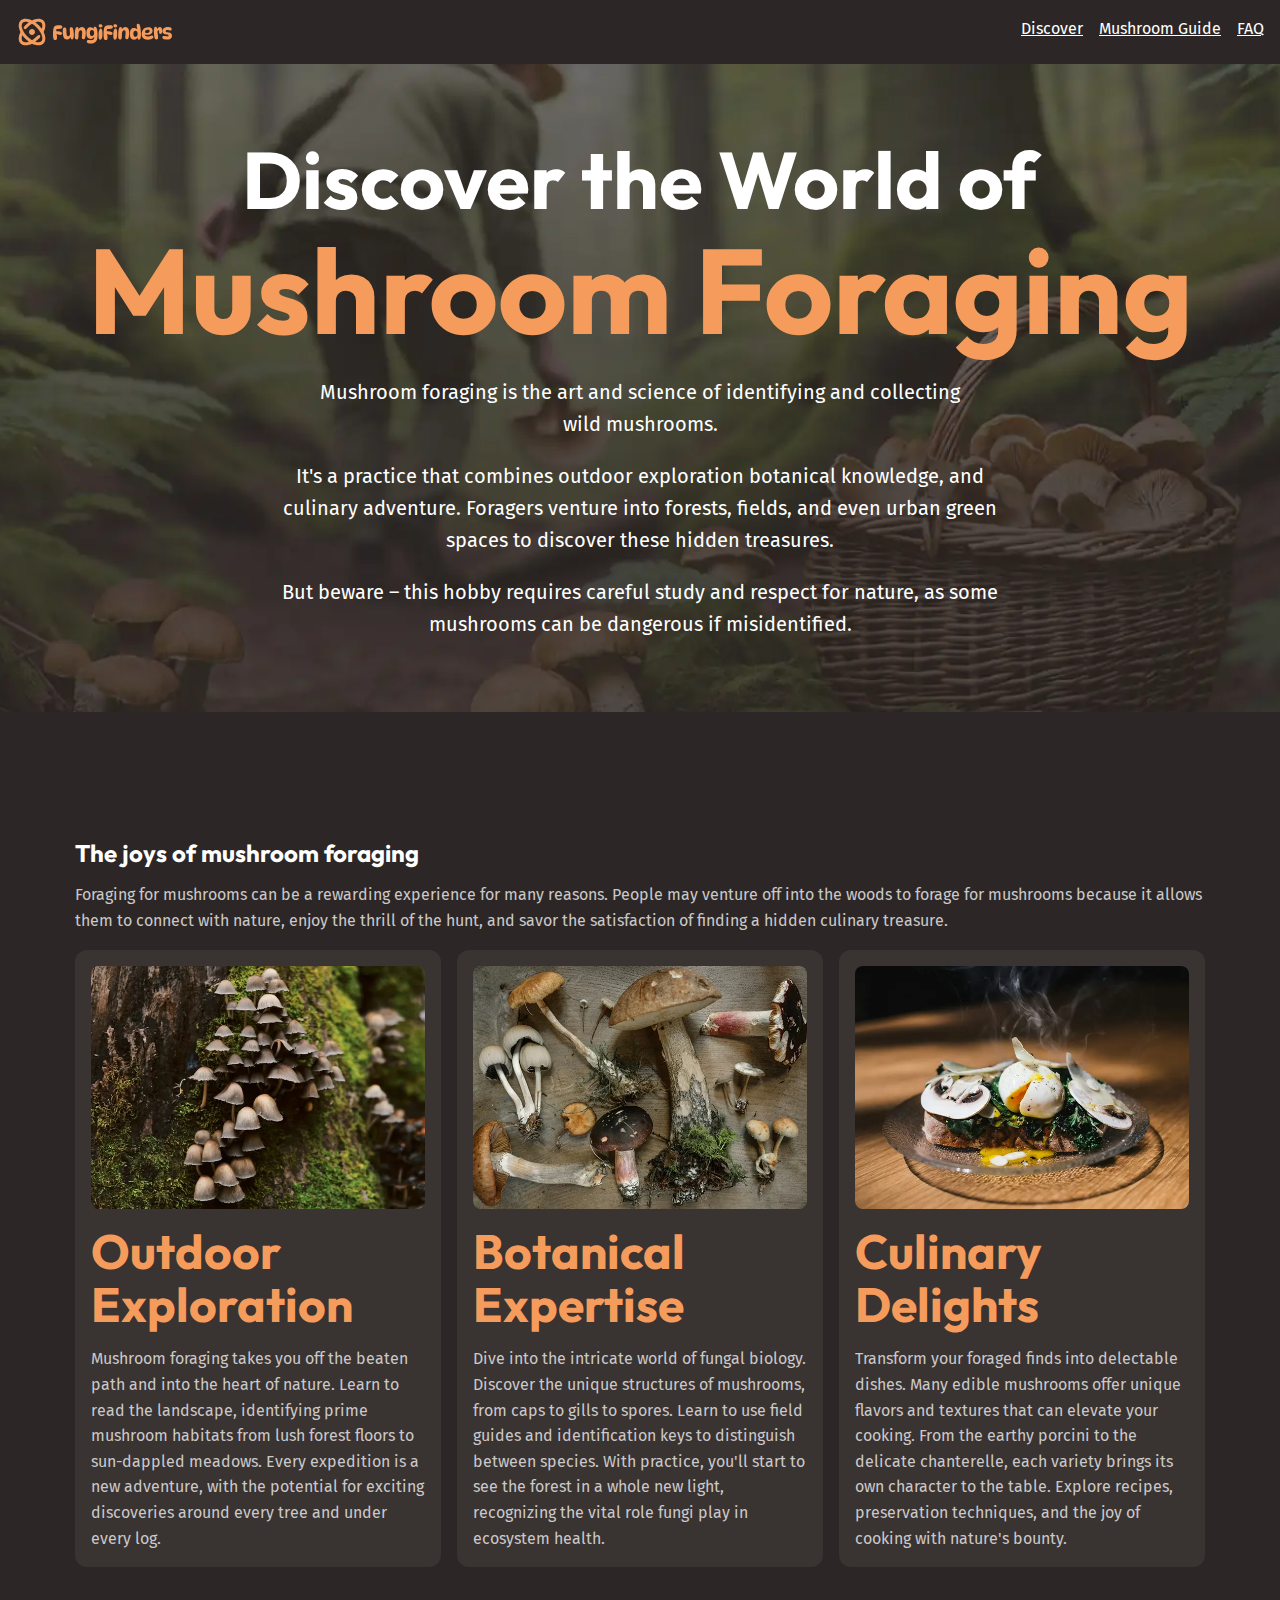
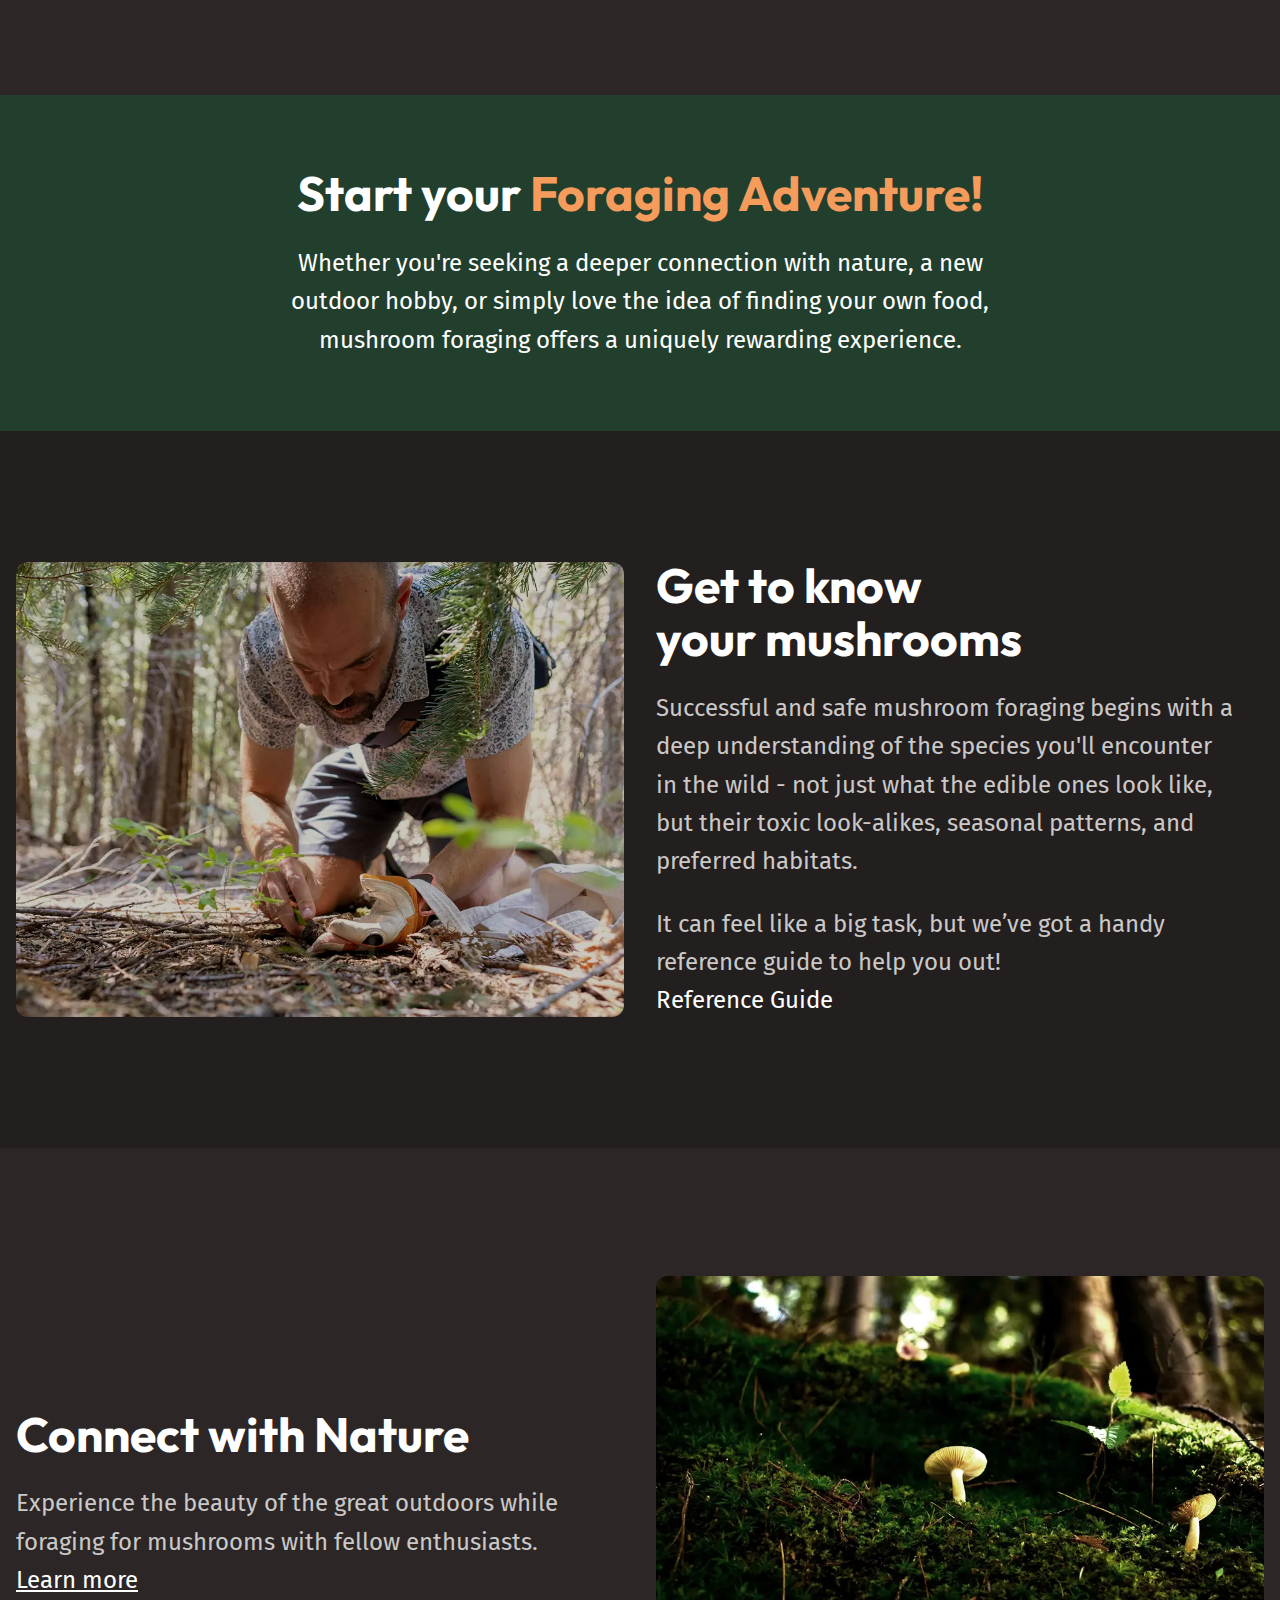
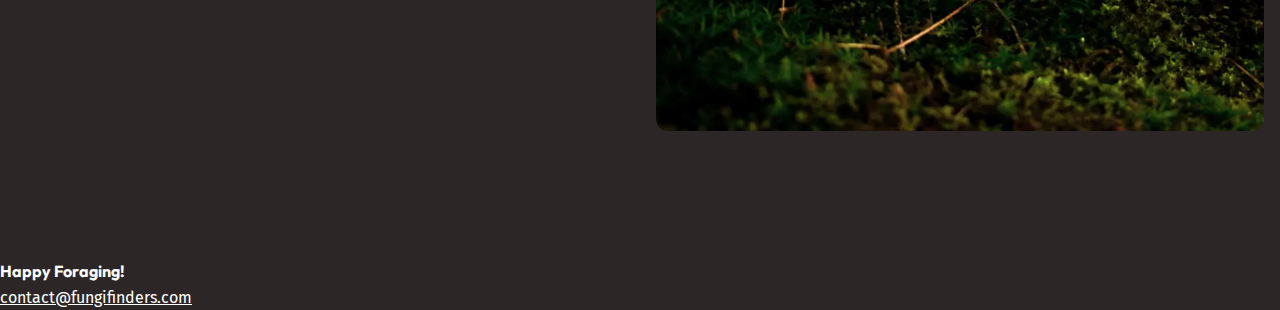
==== index.html @ b5456c89 "Style cards" ====
<!DOCTYPE html>
<html lang="en">
  <head>
    <meta charset="UTF-8" />
    <meta name="viewport" content="width=device-width, initial-scale=1.0" />
    <title>Fungi Finders</title>
    <link rel="preconnect" href="https://fonts.googleapis.com" />
    <link rel="preconnect" href="https://fonts.gstatic.com" crossorigin />
    <link
      href="https://fonts.googleapis.com/css2?family=Fira+Sans:wght@400;700&family=Outfit:wght@100..900&display=swap"
      rel="stylesheet"
    />
    <link rel="stylesheet" href="./styles.css" />
  </head>
  <body>
    <header class="site-header">
      <div class="wrapper" data-width="wide">
        <div class="site-header__inner">
          <img src="/assets/fungi-finders.svg" alt="Fungi Finders" />
          <nav class="primary-navigation">
            <ul role="list">
              <li>
                <a href="/">Discover</a>
              </li>
              <li>
                <a href="#">Mushroom Guide</a>
              </li>
              <li>
                <a href="#">FAQ</a>
              </li>
            </ul>
          </nav>
        </div>
      </div>
    </header>
    <main>
      <section class="hero section flow" data-padding="compact">
        <div class="wrapper">
          <h1 class="hero__title">
            Discover the World of <span>Mushroom Foraging</span>
          </h1>
        </div>
        <div class="wrapper" data-width="narrow">
          <div class="flow">
            <p>
              Mushroom foraging is the art and science of identifying and
              collecting wild mushrooms.
            </p>
            <p>
              It's a practice that combines outdoor exploration botanical
              knowledge, and culinary adventure. Foragers venture into forests,
              fields, and even urban green spaces to discover these hidden
              treasures.
            </p>
            <p>
              But beware – this hobby requires careful study and respect for
              nature, as some mushrooms can be dangerous if misidentified.
            </p>
          </div>
        </div>
      </section>
      <section class="section">
        <div class="wrapper flow">
          <div class="flow">
            <h2>The joys of mushroom foraging</h2>
            <p>
              Foraging for mushrooms can be a rewarding experience for many
              reasons. People may venture off into the woods to forage for
              mushrooms because it allows them to connect with nature, enjoy the
              thrill of the hunt, and savor the satisfaction of finding a hidden
              culinary treasure.
            </p>
          </div>
          <div class="equal-columns">
            <div class="card grid-flow">
              <img
                src="./assets/outdoor-exploration.webp"
                alt="Tightly grouped brown mushrooms growing at the base of a tree trunk."
              />
              <h3 class="card__title">Outdoor Exploration</h3>
              <p>
                Mushroom foraging takes you off the beaten path and into the
                heart of nature. Learn to read the landscape, identifying prime
                mushroom habitats from lush forest floors to sun-dappled
                meadows. Every expedition is a new adventure, with the potential
                for exciting discoveries around every tree and under every log.
              </p>
            </div>
            <div class="card grid-flow">
              <img
                src="./assets/botanical-expertise.webp"
                alt="Wild mushrooms varying shapes and sizes laid out on a table."
              />
              <h3 class="card__title">Botanical Expertise</h3>
              <p>
                Dive into the intricate world of fungal biology. Discover the
                unique structures of mushrooms, from caps to gills to spores.
                Learn to use field guides and identification keys to distinguish
                between species. With practice, you'll start to see the forest
                in a whole new light, recognizing the vital role fungi play in
                ecosystem health.
              </p>
            </div>
            <div class="card grid-flow">
              <img
                src="./assets/culinary-delight.webp"
                alt="A fresh plate of poached eggs on sourdough with mushrooms on top."
              />
              <h3 class="card__title">Culinary Delights</h3>
              <p>
                Transform your foraged finds into delectable dishes. Many edible
                mushrooms offer unique flavors and textures that can elevate
                your cooking. From the earthy porcini to the delicate
                chanterelle, each variety brings its own character to the table.
                Explore recipes, preservation techniques, and the joy of cooking
                with nature's bounty.
              </p>
            </div>
          </div>
        </div>
      </section>
      <section
        class="section background-accent text-center"
        data-padding="compact"
      >
        <div class="wrapper" data-width="narrow">
          <div class="flow font-size-lg text-high-contrast">
            <h2 class="section-title">
              Start your <span class="text-brand">Foraging Adventure!</span>
            </h2>
            <p>
              Whether you're seeking a deeper connection with nature, a new
              outdoor hobby, or simply love the idea of finding your own food,
              mushroom foraging offers a uniquely rewarding experience.
            </p>
          </div>
        </div>
      </section>
      <section class="section background-extra-dark">
        <div class="wrapper" data-width="wide">
          <div class="equal-columns" data-gap="large" data-alignment="centered">
            <div>
              <img
                src="./assets/get-to-know.webp"
                alt="A man on his knees harvesting mushrooms in a forest."
              />
            </div>
            <div class="flow font-size-lg">
              <h2 class="section-title">Get to know your mushrooms</h2>
              <p>
                Successful and safe mushroom foraging begins with a deep
                understanding of the species you'll encounter in the wild - not
                just what the edible ones look like, but their toxic
                look-alikes, seasonal patterns, and preferred habitats.
              </p>
              <p>
                It can feel like a big task, but we’ve got a handy reference
                guide to help you out!
              </p>
              <a class="button">
                <span class="visually-hidden">
                  Learn more about wild mushrooms with our
                </span>
                Reference Guide</a
              >
            </div>
          </div>
        </div>
      </section>
      <section class="section">
        <div class="wrapper" data-width="wide">
          <div class="equal-columns" data-gap="large" data-alignment="centered">
            <div class="flow font-size-lg">
              <h2 class="section-title">Connect with Nature</h2>
              <p>
                Experience the beauty of the great outdoors while foraging for
                mushrooms with fellow enthusiasts.
              </p>
              <a href="#" class="button">
                Learn more
                <span class="visually-hidden">
                  about mushrooms with our helpful reference guide
                </span>
              </a>
            </div>
            <div>
              <img
                src="./assets/nature.webp"
                alt="Two small white mushrooms growing on a mossy forest floor."
              />
            </div>
          </div>
        </div>
      </section>
    </main>
    <footer>
      <h4>Happy Foraging!</h4>
      <a href="mailto:contact@fungifinders.com"> contact@fungifinders.com </a>
    </footer>
  </body>
</html>
---- styles.css ----
@layer reset, base, layout, components, utilities;

@layer reset {
  *,
  *::before,
  *::after {
    box-sizing: border-box;
  }

  /* https://kilianvalkhof.com/2022/css-html/your-css-reset-needs-text-size-adjust-probably/ */
  html {
    -moz-text-size-adjust: none;
    -webkit-text-size-adjust: none;
    text-size-adjust: none;
  }

  body,
  h1,
  h2,
  h3,
  h4,
  p,
  figure,
  blockquote,
  dl,
  dd {
    margin: 0;
  }

  /* https://www.scottohara.me/blog/2019/01/12/lists-and-safari.html */
  [role="list"] {
    list-style: none;
    margin: 0;
    padding: 0;
  }

  body {
    min-block-size: 100vh;
    line-height: 1.6;
  }

  h1,
  h2,
  h3,
  button,
  input,
  label {
    line-height: 1.1;
  }

  h1,
  h2,
  h3,
  h4 {
    text-wrap: balance;
  }

  p,
  li {
    text-wrap: pretty;
  }

  img,
  picture {
    max-inline-size: 100%;
    display: block;
  }

  input,
  button,
  textarea,
  select {
    font: inherit;
  }
}

@layer base {
  :root {
    --clr-white: hsl(0, 0%, 100%);
    --clr-gray-100: hsl(0, 2%, 79%);
    --clr-brand-400: hsl(25, 88%, 75%);
    --clr-brand-500: hsl(25, 88%, 66%);
    --clr-green-400: hsl(143, 19%, 49%);
    --clr-green-500: hsl(143, 38%, 37%);
    --clr-green-600: hsl(145, 29%, 19%);
    --clr-brown-500: hsl(10, 5%, 25%);
    --clr-brown-600: hsl(9, 7%, 21%);
    --clr-brown-700: hsl(9, 8%, 16%);
    --clr-brown-800: hsl(0, 6%, 15%);
    --clr-brown-900: hsl(0, 6%, 13%);

    --clr-orange-500: hsl(28, 43%, 28%);
    --clr-red-500: hsl(359, 34%, 24%);
    --clr-teal-500: hsl(186, 42%, 25%);

    --ff-heading: "Outfit", sans-serif;
    --ff-body: "Fira Sans", sans-serif;

    --fs-300: 0.875rem;
    --fs-400: 1rem;
    --fs-500: 1.125rem;
    --fs-600: 1.25rem;
    --fs-700: 1.5rem;
    --fs-800: 2rem;
    --fs-900: 3.75rem;
    --fs-1000: 3.75rem;

    @media (width > 760px) {
      --fs-300: 0.875rem;
      --fs-400: 1rem;
      --fs-500: 1.25rem;
      --fs-600: 1.5rem;
      --fs-700: 2rem;
      --fs-800: 3rem;
      --fs-900: 5rem;
      --fs-1000: 7.5rem;
    }
  }

  /* Extra root so VSCode syntax highlighting doesn't break. */
  :root {
    --text-main: var(--clr-gray-100);
    --text-high-contrast: var(--clr-white);
    --text-brand: var(--clr-brand-500);
    --text-brand-light: var(--clr-brand-400);

    --background-accent-light: var(--clr-green-400);
    --background-accent-main: var(--clr-green-500);
    --background-accent-dark: var(--clr-green-600);

    --background-extra-light: var(--clr-brown-500);
    --background-light: var(--clr-brown-600);
    --background-main: var(--clr-brown-700);
    --background-dark: var(--clr-brown-800);
    --background-extra-dark: var(--clr-brown-900);

    --font-size-heading-sm: var(--fs-700);
    --font-size-heading-regular: var(--fs-800);
    --font-size-heading-lg: var(--fs-900);
    --font-size-heading-xl: var(--fs-1000);

    --font-size-sm: var(--fs-300);
    --font-size-regular: var(--fs-400);
    --font-size-md: var(--fs-500);
    --font-size-lg: var(--fs-600);

    --border-radius-1: 0.25rem;
    --border-radius-2: 0.5rem;
    --border-radius-3: 0.75rem;
  }

  html {
    font-family: var(--ff-body);
    line-height: 1.6;
  }

  body {
    font-size: var(--font-size-regular);
    color: var(--text-main);
    background-color: var(--background-main);
  }

  h1,
  h2,
  h3,
  h4 {
    font-family: var(--ff-heading);
    font-weight: 700;
    color: var(--text-high-contrast);
  }

  a {
    color: var(--text-high-contrast);
  }

  a:hover,
  a:focus-visible {
    color: var(--text-brand-light);
  }

  img {
    border-radius: var(--border-radius-3);
  }
}

@layer layout {
  /* Select only elements with a preceding sibling.
  i.e. every child except first child. */
  .flow > * + * {
    /* em creates better visual hierarchy since its based off the font size.
    i.e. bigger text will have bigger top margin. */
    margin-top: var(--flow-space, 1em);
  }

  .grid-flow {
    display: grid;
    /* spacing is consistent as opposed to regular flow. */
    gap: var(--grid-flow-gap, 1rem);
  }

  .section {
    --padding: 3.75rem;

    padding-block: var(--padding);

    @media (width > 760px) {
      --padding: 8rem;

      &[data-padding="compact"] {
        --padding: 4.5rem;
      }
    }
  }

  .wrapper {
    --wrapper-max-width: 1130px;
    --wrapper-padding: 1rem;

    max-width: var(--wrapper-max-width);
    margin-inline: auto;
    padding-inline: var(--wrapper-padding);
    /* Below is done because padding takes away from max-width and makes it effectively smaller with border-box */
    box-sizing: content-box;

    &[data-width="wide"] {
      --wrapper-max-width: 1330px;
    }

    &[data-width="narrow"] {
      --wrapper-max-width: 720px;
    }
  }

  .equal-columns {
    display: grid;
    gap: var(--equal-columns-gap, 1rem);
    align-items: var(--equal-columns-vertical-alignment, stretch);

    @media (width > 760px) {
      grid-auto-flow: column;
      /* All columns are same size, easier to control everything
      through the parent instead of through the child as with flex (see below) */
      grid-auto-columns: 1fr;
    }

    &[data-gap="large"] {
      --equal-columns-gap: 2rem;
    }

    &[data-alignment="centered"] {
      --equal-columns-vertical-alignment: center;
    }
  }

  .flex-equal-columns {
    display: flex;
    /* Set all direct children to be same sized. */
    > * {
      flex: 1;
    }
  }
}

@layer components {
  .site-header {
    padding-block: 1rem;
  }

  .site-header__inner {
    display: flex;
    flex-wrap: wrap;
    justify-content: space-between;
    gap: 0.5rem 1rem;
  }

  .primary-navigation {
    ul {
      display: flex;
      flex-wrap: wrap;
      gap: 0.5rem 1rem;
    }
  }

  .hero {
    text-align: center;
    font-size: var(--font-size-md);
    color: var(--text-high-contrast);
    background-image: url(/assets/hero.webp);
    background-size: cover;
    background-position: center;
  }

  .hero__title {
    font-size: var(--font-size-heading-lg);

    span {
      font-size: var(--font-size-heading-xl);
      color: var(--text-brand);
      /* make sure emphasised text is always on its own line (do testing to make sure there's no weird spacing) */
      display: block;
    }
  }

  .card {
    display: grid;
    padding: 1rem;
    gap: var(--card-gap, 1rem);
    background-color: var(--background-light);
    border-radius: var(--border-radius-3);

    img {
      /* Design note: border radius on the inside should always be smaller or it looks bigger than outside one. */
      border-radius: var(--border-radius-2);
    }

    .card__title {
      /* instantiating variable with fallback allows us to change the variable from parent elements later */
      font-size: var(--card-title-font-size, var(--font-size-heading-regular));
      color: var(--card-title-color, var(--text-brand));
    }
  }
}

/* Content not visible for sighted users but available for screen reader users */
@layer utilities {
  .visually-hidden {
    clip: rect(0 0 0 0);
    clip-path: inset(50%);
    height: 1px;
    overflow: hidden;
    position: absolute;
    white-space: nowrap;
    width: 1px;
  }
  .text-center {
    text-align: center;
  }
  .text-brand {
    color: var(--text-brand);
  }
  .text-high-contrast {
    color: var(--text-high-contrast);
  }

  .section-title {
    font-size: var(--font-size-heading-regular);
  }

  .background-base {
    background-color: var(--background-base);
  }
  .background-light {
    background-color: var(--background-light);
  }
  .background-extra-light {
    background-color: var(--background-extra-light);
  }
  .background-dark {
    background-color: var(--background-dark);
  }
  .background-extra-dark {
    background-color: var(--background-extra-dark);
  }

  .background-accent {
    background-color: var(--background-accent-dark);
  }

  .font-size-sm {
    font-size: var(--font-size-sm);
  }
  .font-size-regular {
    font-size: var(--font-size-regular);
  }
  .font-size-md {
    font-size: var(--font-size-md);
  }
  .font-size-lg {
    font-size: var(--font-size-lg);
  }
}
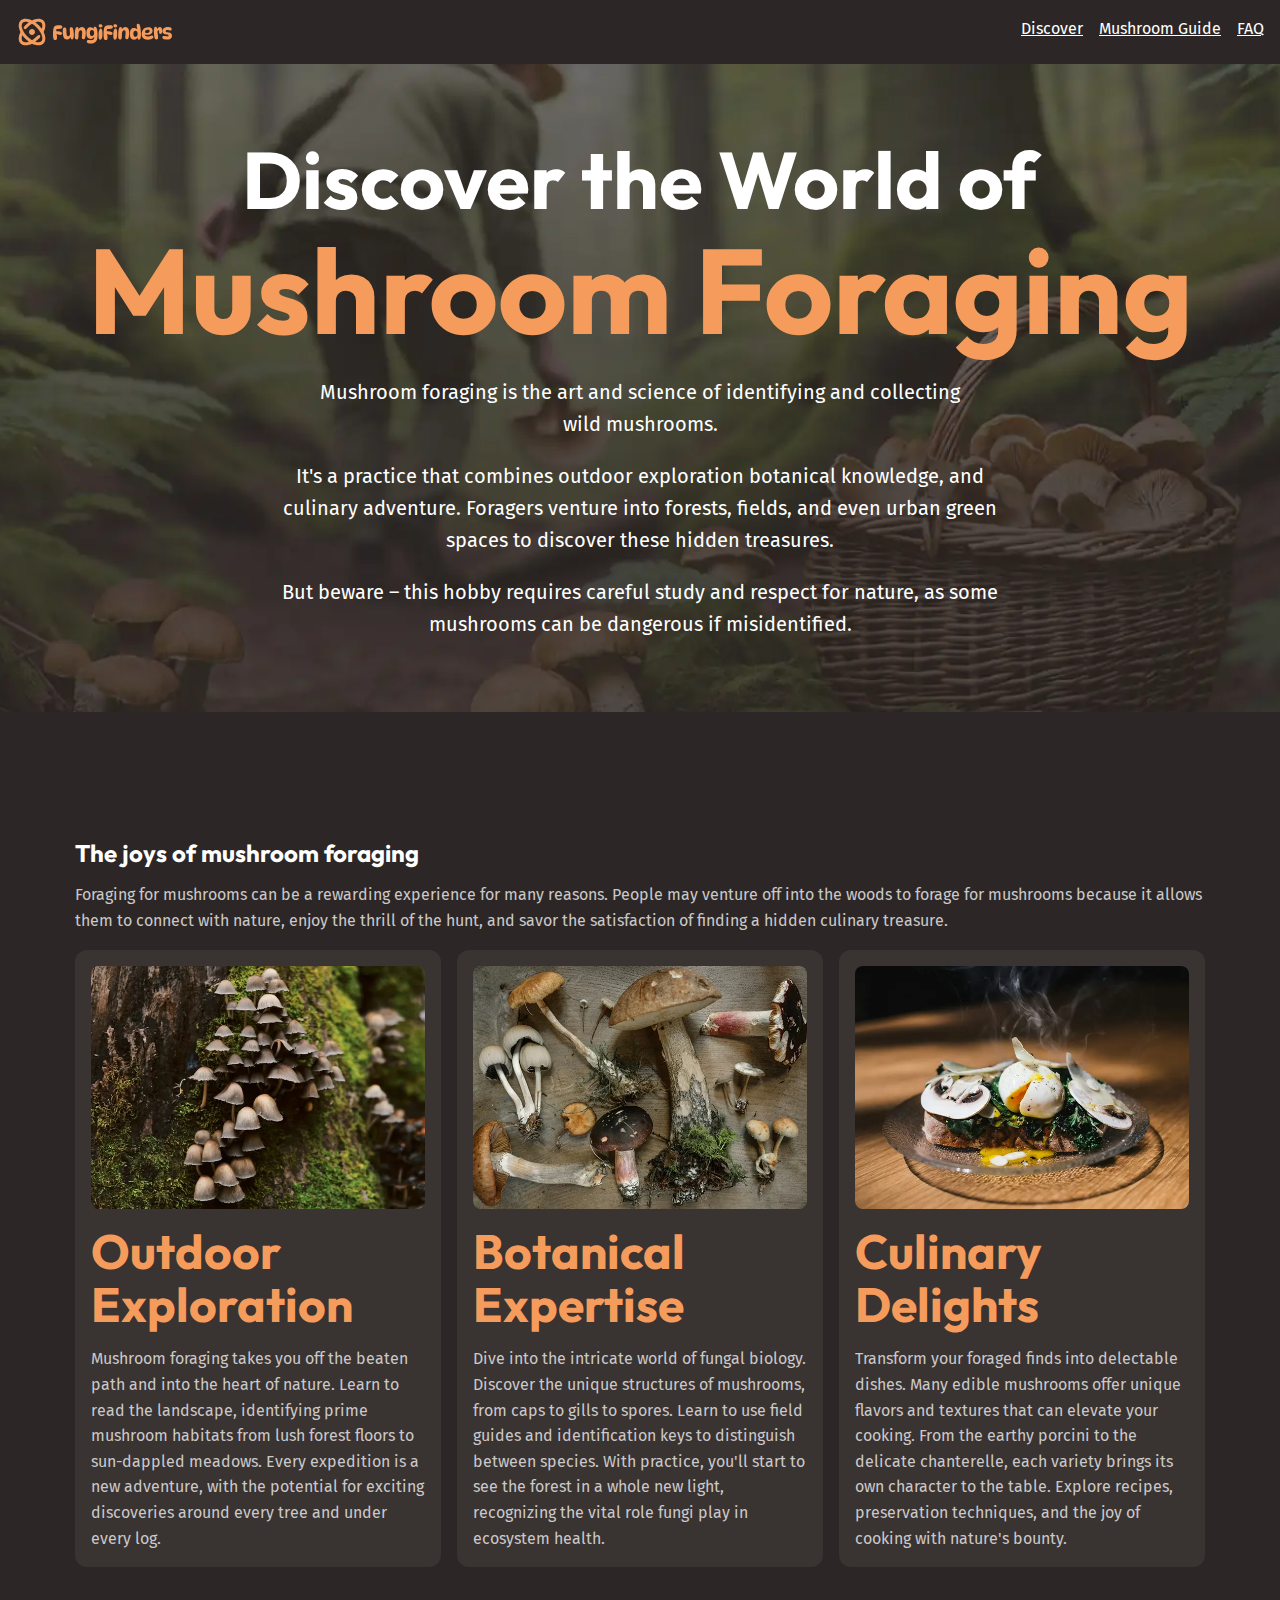
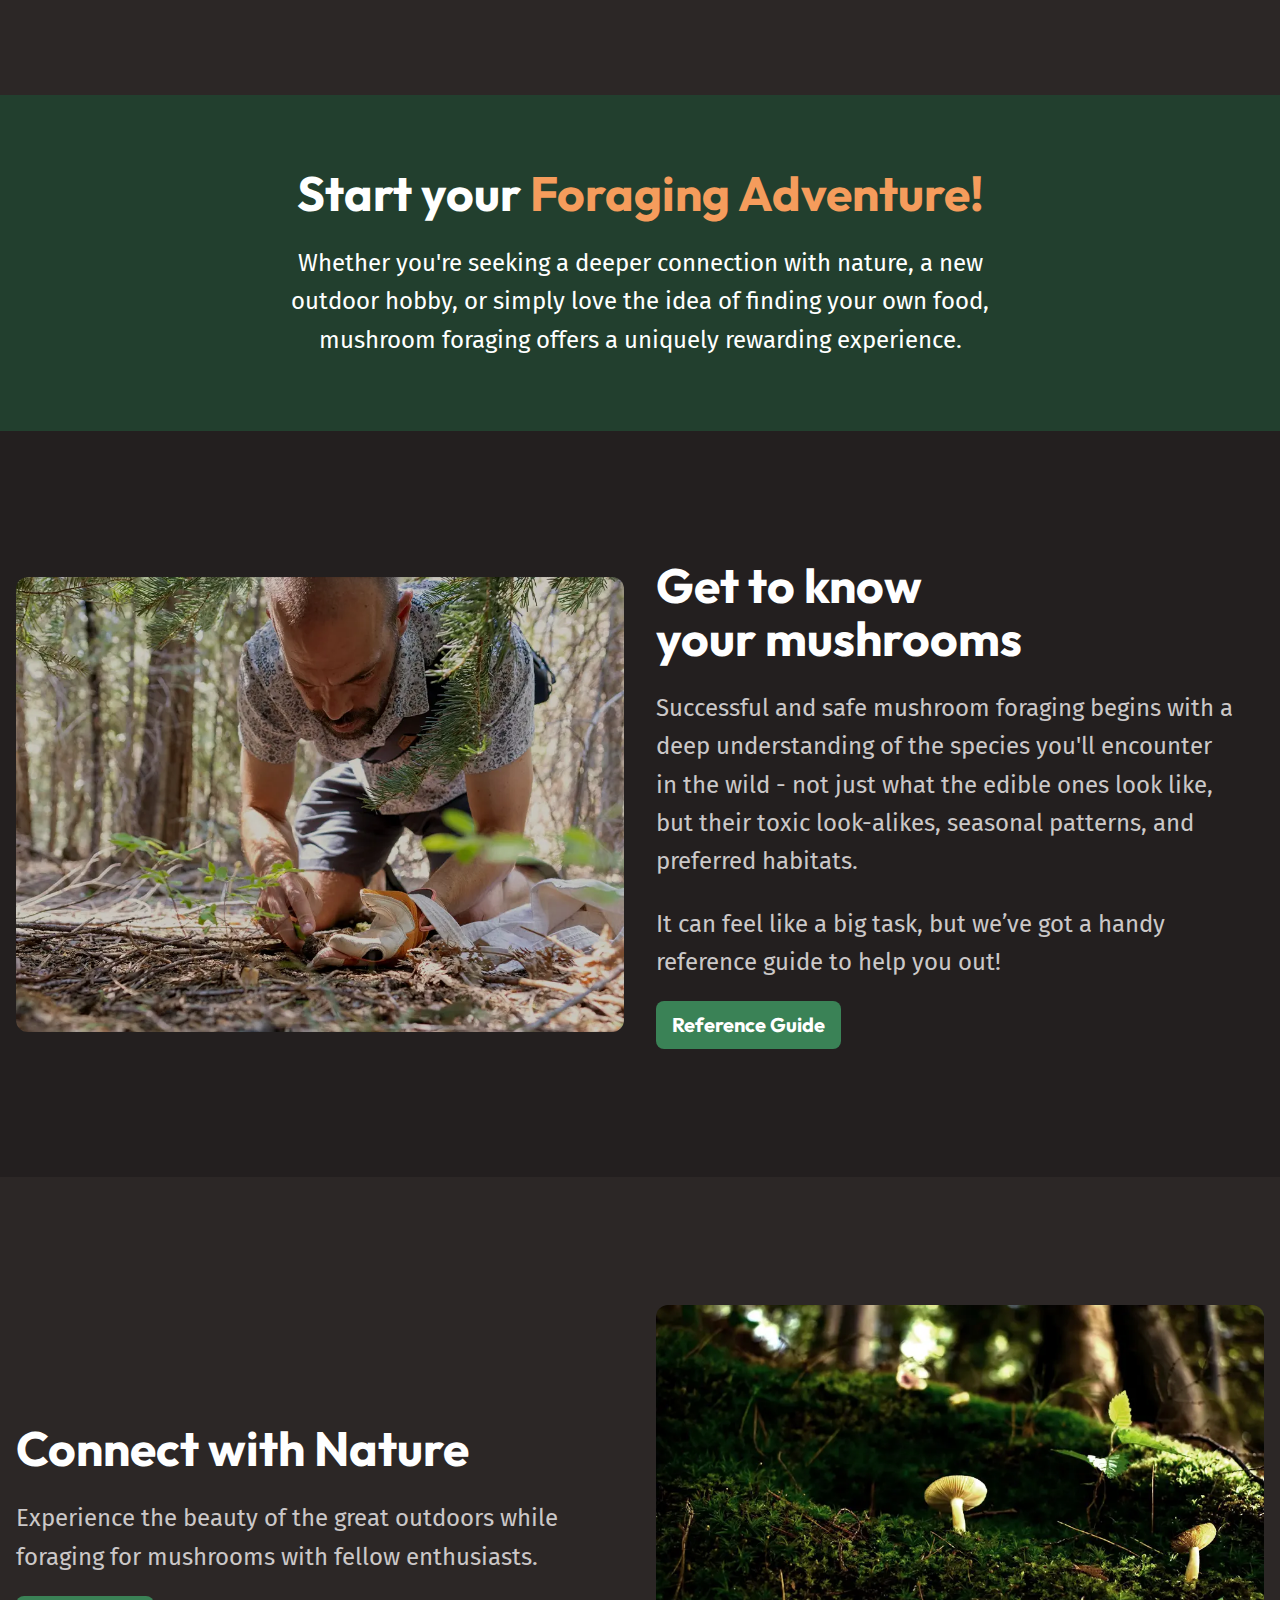
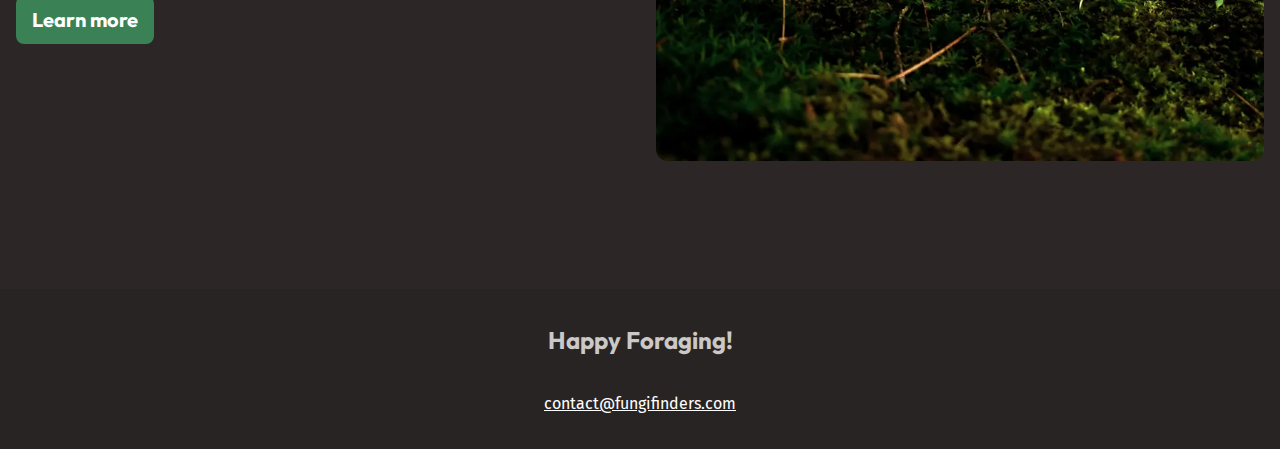
==== commit f831d255: "Style footer" ====
--- a/index.html
+++ b/index.html
@@ -193,8 +193,8 @@
         </div>
       </section>
     </main>
-    <footer>
-      <h4>Happy Foraging!</h4>
+    <footer class="site-footer">
+      <p class="site-footer__title">Happy Foraging!</p>
       <a href="mailto:contact@fungifinders.com"> contact@fungifinders.com </a>
     </footer>
   </body>
--- a/styles.css
+++ b/styles.css
@@ -273,6 +273,29 @@
     gap: 0.5rem 1rem;
   }
 
+  .site-footer {
+    text-align: center;
+    padding-block: 2rem;
+    display: grid;
+    gap: 2rem;
+    background-color: var(--background-dark);
+
+    a {
+      color: var(--text-high-contrast);
+    }
+
+    a:hover,
+    a:focus-visible {
+      color: var(--text-brand-light);
+    }
+  }
+
+  .site-footer__title {
+    font-size: var(--font-size-lg);
+    font-family: var(--ff-heading);
+    font-weight: 700;
+  }
+
   .primary-navigation {
     ul {
       display: flex;
@@ -318,6 +341,25 @@
       font-size: var(--card-title-font-size, var(--font-size-heading-regular));
       color: var(--card-title-color, var(--text-brand));
     }
+  }
+
+  .button {
+    /* Outer is inline, inner is flex. */
+    display: inline-flex;
+    padding: 0.5rem 1rem;
+    background-color: var(--background-accent-main);
+    font-family: var(--ff-heading);
+    font-weight: 700;
+    cursor: pointer;
+    text-decoration: none;
+    border-radius: var(--border-radius-2);
+    font-size: var(--font-size-md);
+  }
+
+  .button:hover,
+  .button:focus-visible {
+    background-color: var(--background-accent-light);
+    color: var(--text-high-contrast);
   }
 }
 
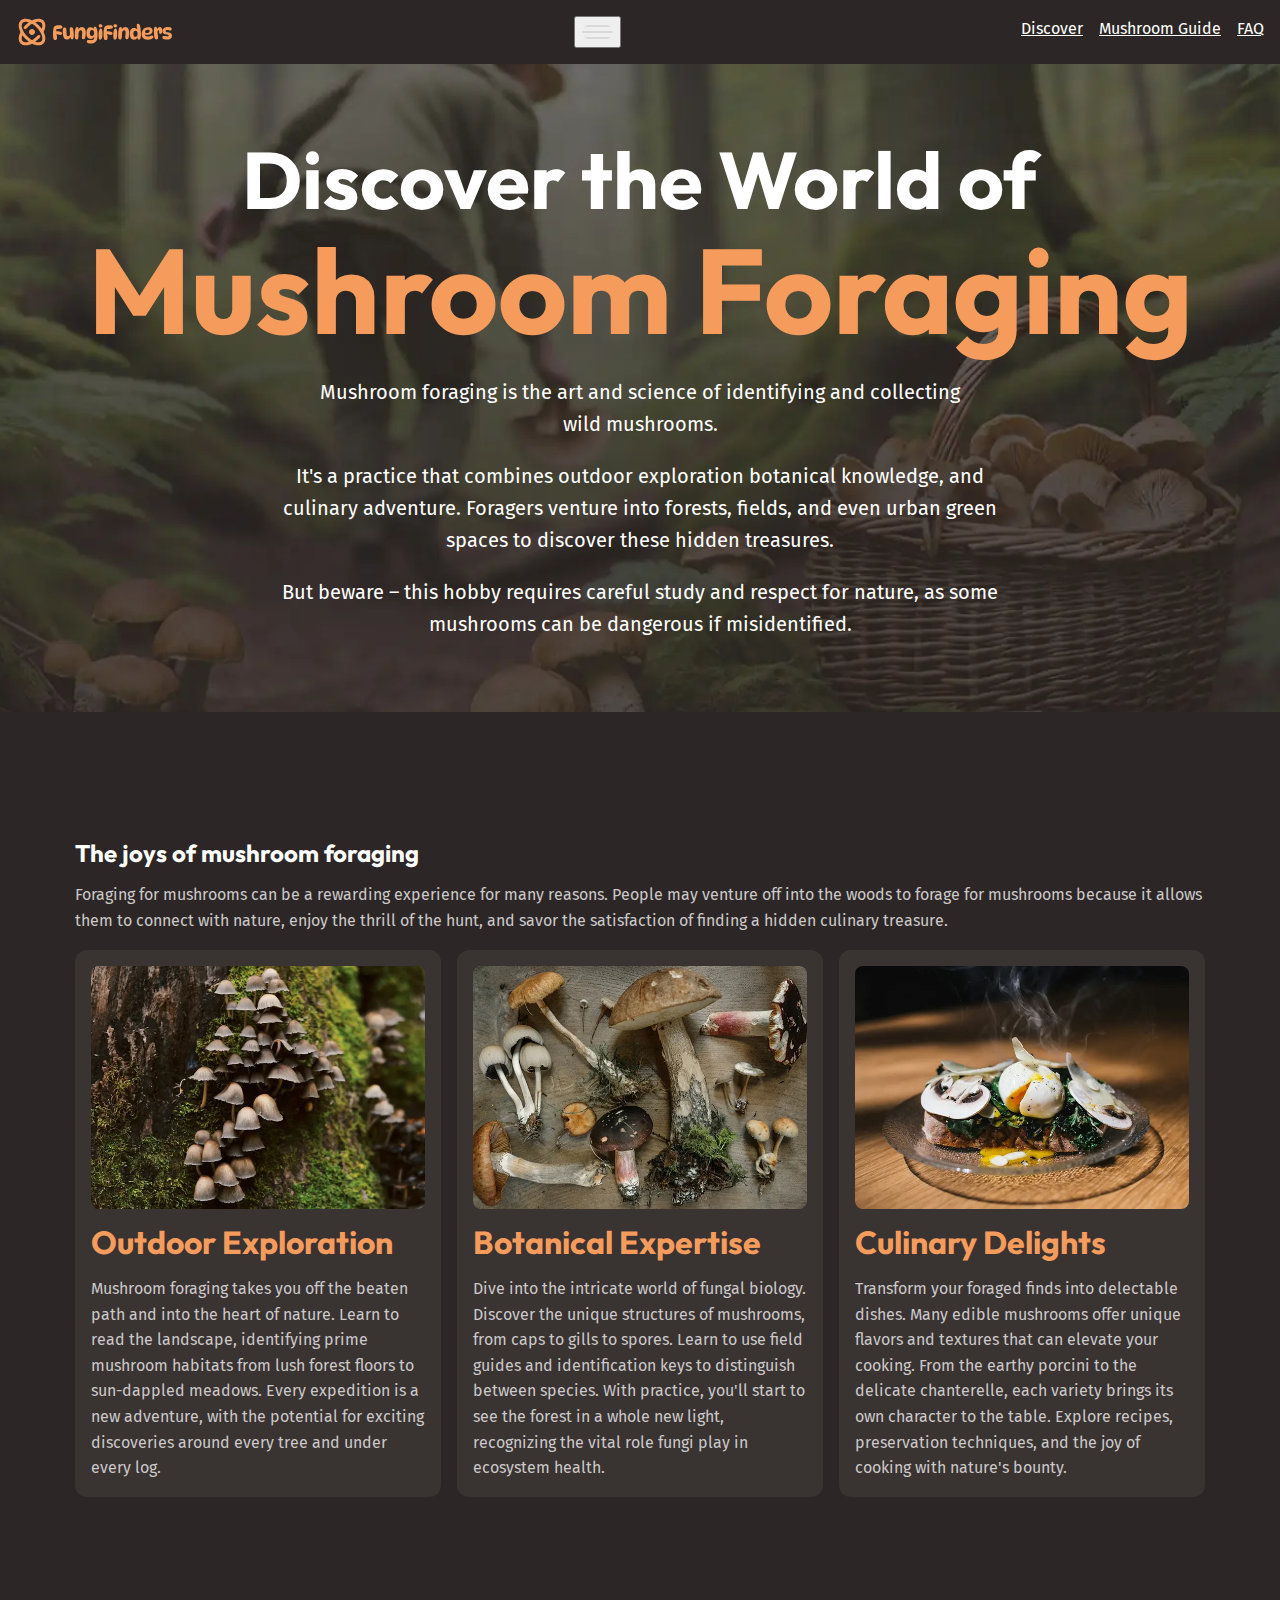
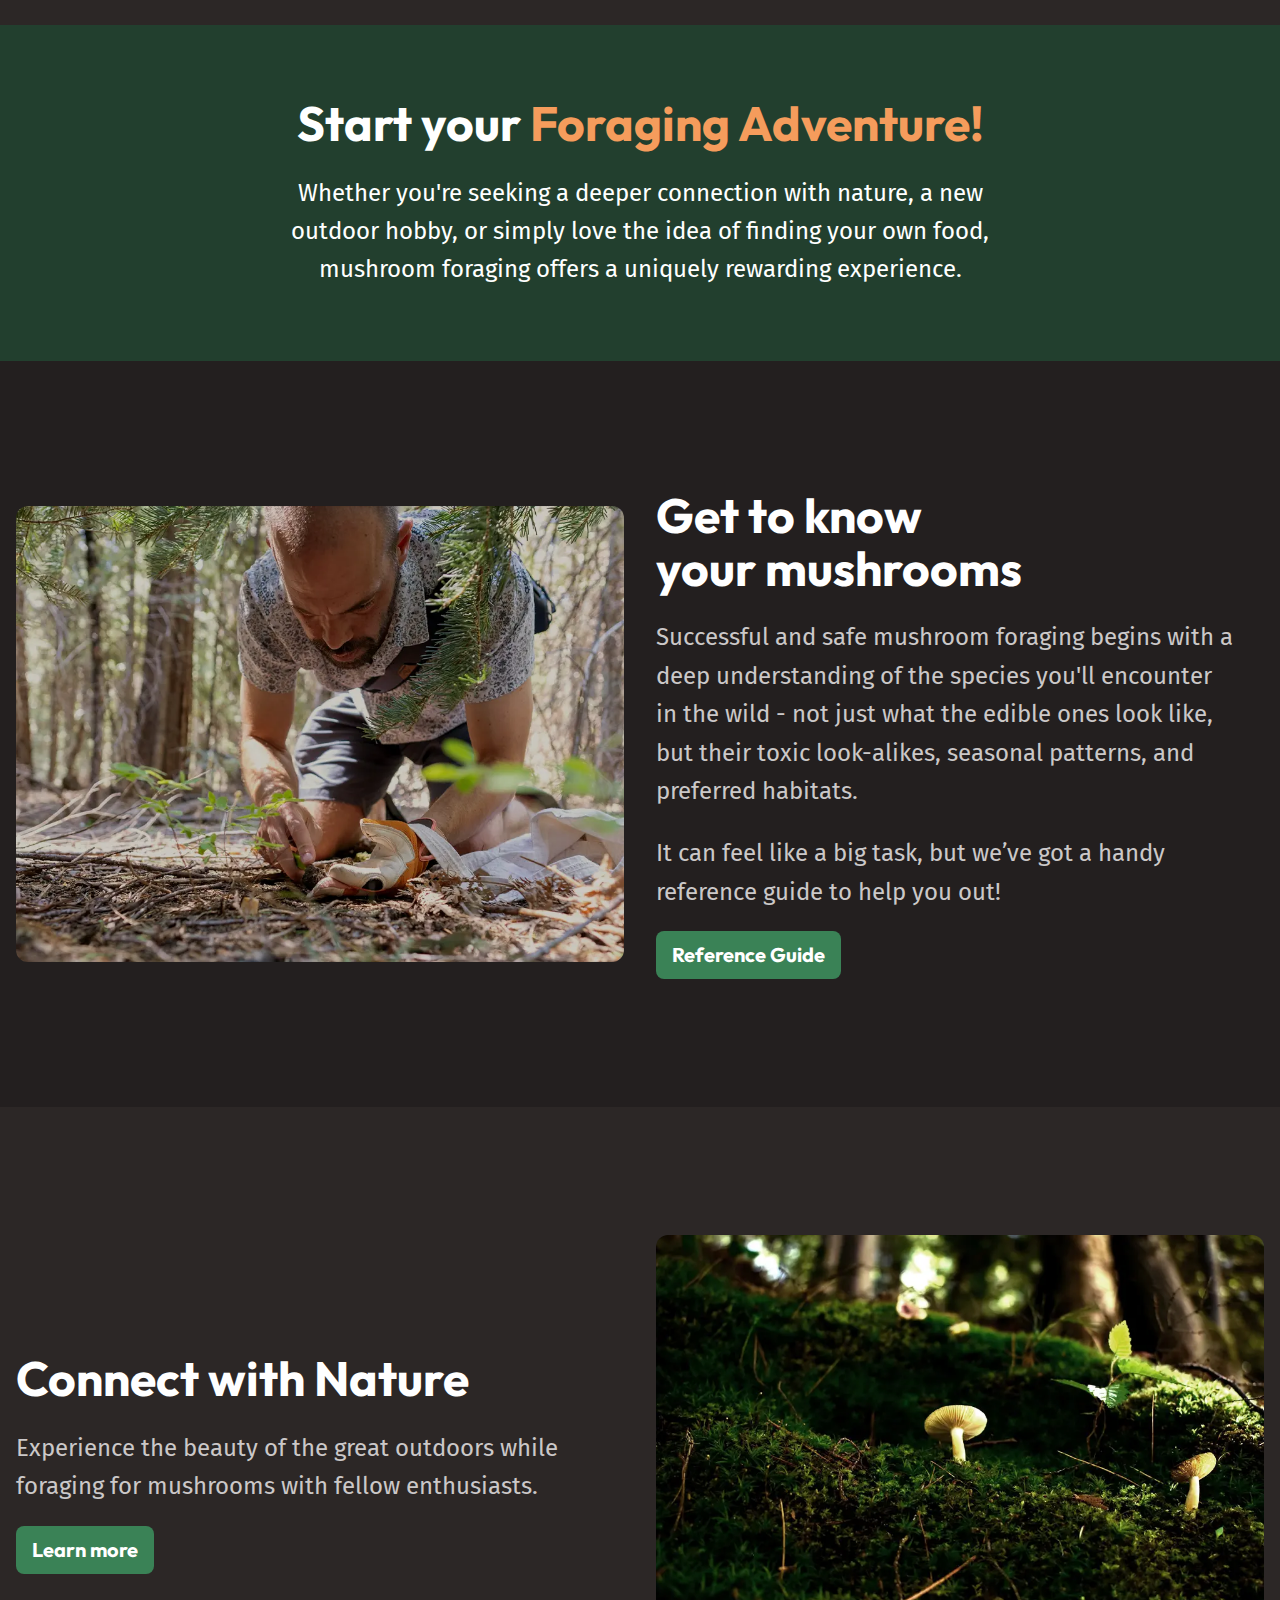
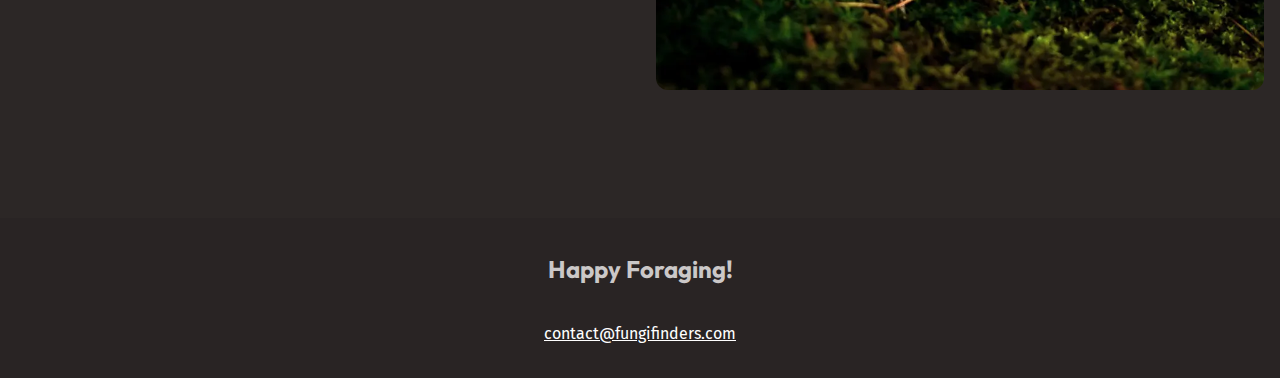
==== commit e7b740eb: "Add hamburger button" ====
--- a/index.html
+++ b/index.html
@@ -17,7 +17,11 @@
       <div class="wrapper" data-width="wide">
         <div class="site-header__inner">
           <img src="/assets/fungi-finders.svg" alt="Fungi Finders" />
-          <nav class="primary-navigation">
+          <button aria-controls="primary-navigation" aria-expanded="false">
+            <img src="assets/hamburger.svg" alt="" />
+            <span class="visually-hidden">menu</span>
+          </button>
+          <nav id="primary-navigation" class="primary-navigation">
             <ul role="list">
               <li>
                 <a href="/">Discover</a>
--- a/styles.css
+++ b/styles.css
@@ -338,7 +338,7 @@
 
     .card__title {
       /* instantiating variable with fallback allows us to change the variable from parent elements later */
-      font-size: var(--card-title-font-size, var(--font-size-heading-regular));
+      font-size: var(--card-title-font-size, var(--font-size-heading-sm));
       color: var(--card-title-color, var(--text-brand));
     }
   }
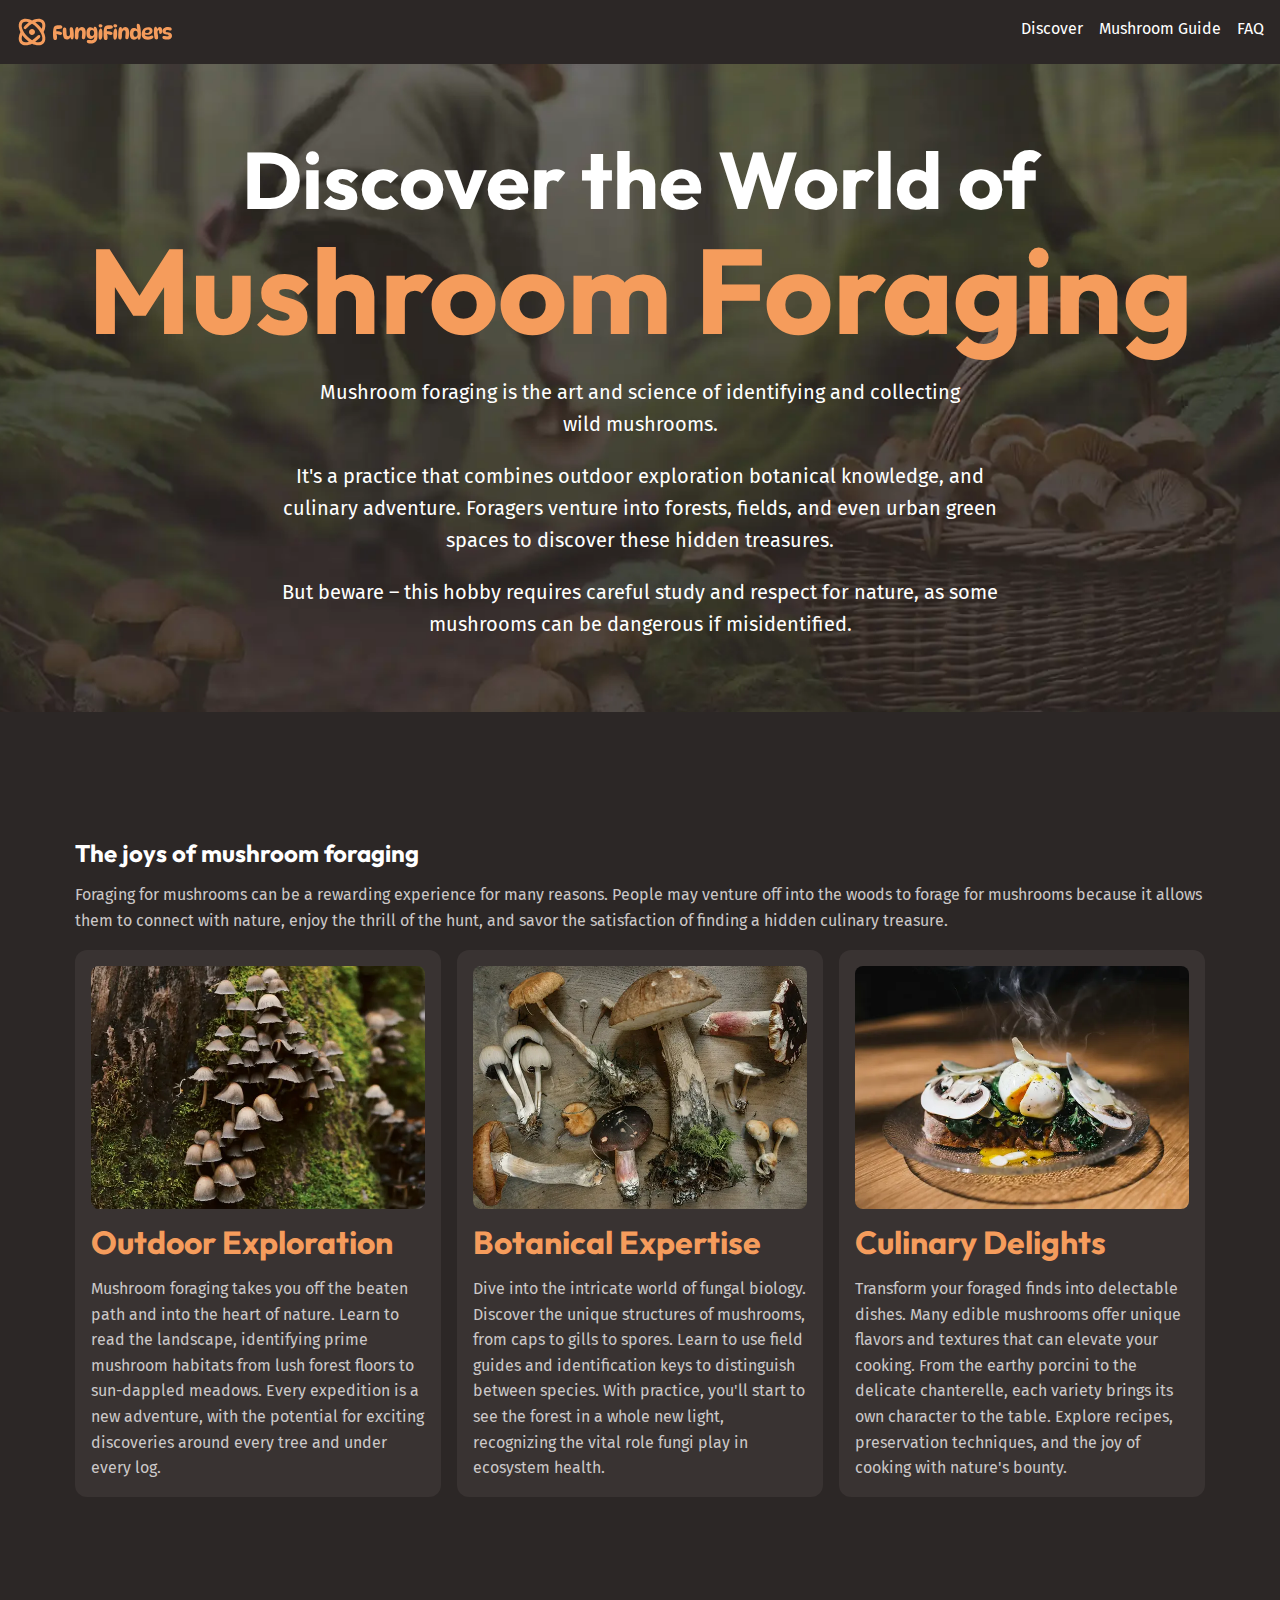
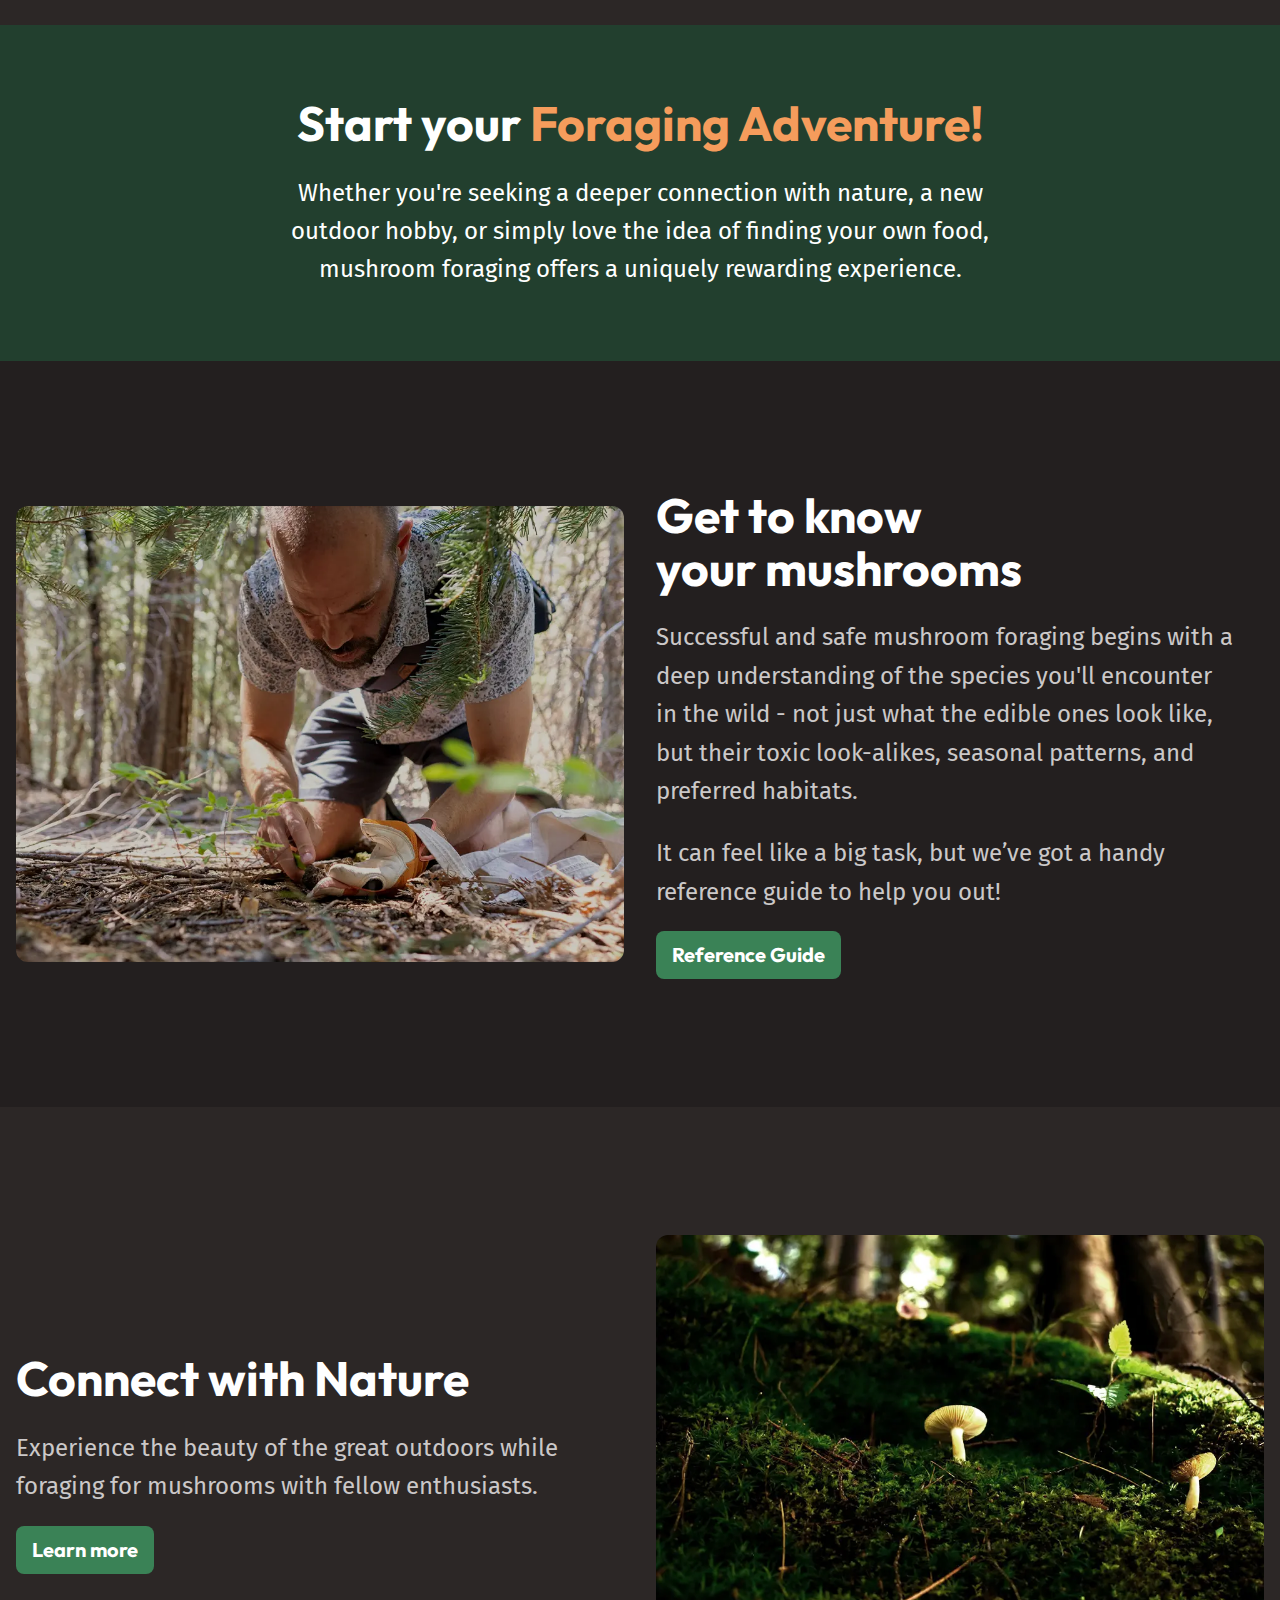
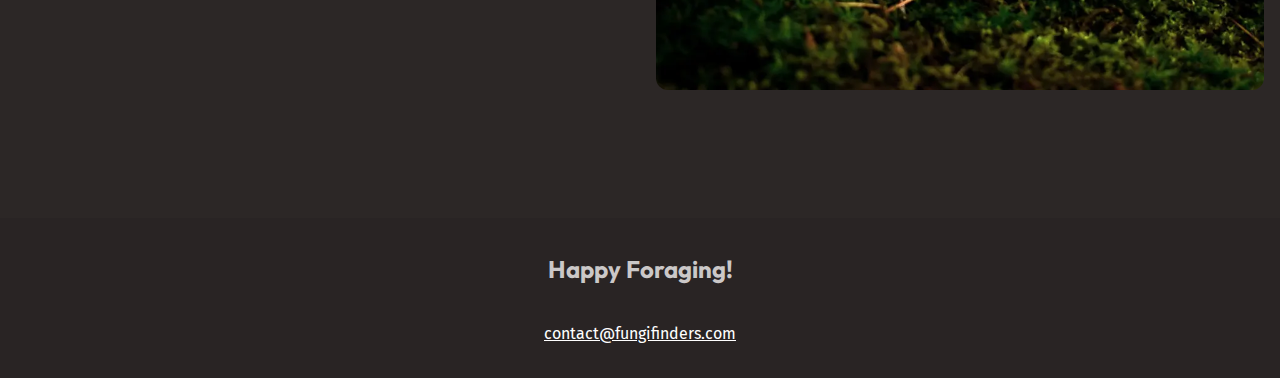
==== commit 5ca69693: "Open and close nav block" ====
--- a/index.html
+++ b/index.html
@@ -11,6 +11,7 @@
       rel="stylesheet"
     />
     <link rel="stylesheet" href="./styles.css" />
+    <script src="./main.js" defer></script>
   </head>
   <body>
     <header class="site-header">
--- a/styles.css
+++ b/styles.css
@@ -296,11 +296,65 @@
     font-weight: 700;
   }
 
+  [aria-controls="primary-navigation"] {
+    z-index: 100;
+    background-color: transparent;
+    border: 0;
+    cursor: pointer;
+
+    img {
+      border-radius: 0;
+    }
+  }
+
+  [aria-controls="primary-navigation"] {
+    display: none;
+  }
+
   .primary-navigation {
     ul {
       display: flex;
       flex-wrap: wrap;
       gap: 0.5rem 1rem;
+    }
+
+    a {
+      text-decoration: none;
+    }
+
+    @media (width < 760px) {
+      display: none;
+      position: absolute;
+      z-index: 10;
+      top: 0;
+      right: 0;
+      font-size: var(--font-size-lg);
+      font-family: var(--ff-heading);
+      font-weight: 700;
+      background-color: var(--background-accent-main);
+      padding: 2rem;
+      border-radius: 0 0 0 var(--border-radius-3);
+
+      ul {
+        flex-direction: column;
+        gap: 0;
+      }
+
+      li + li {
+        border-top: 2px solid var(--background-accent-light);
+        margin-block-start: 1.5rem;
+        padding-block-start: 1.5rem;
+      }
+    }
+  }
+
+  @media (width < 760px) {
+    [aria-controls="primary-navigation"] {
+      display: block;
+    }
+
+    [aria-expanded="true"] ~ .primary-navigation {
+      display: block;
     }
   }
 
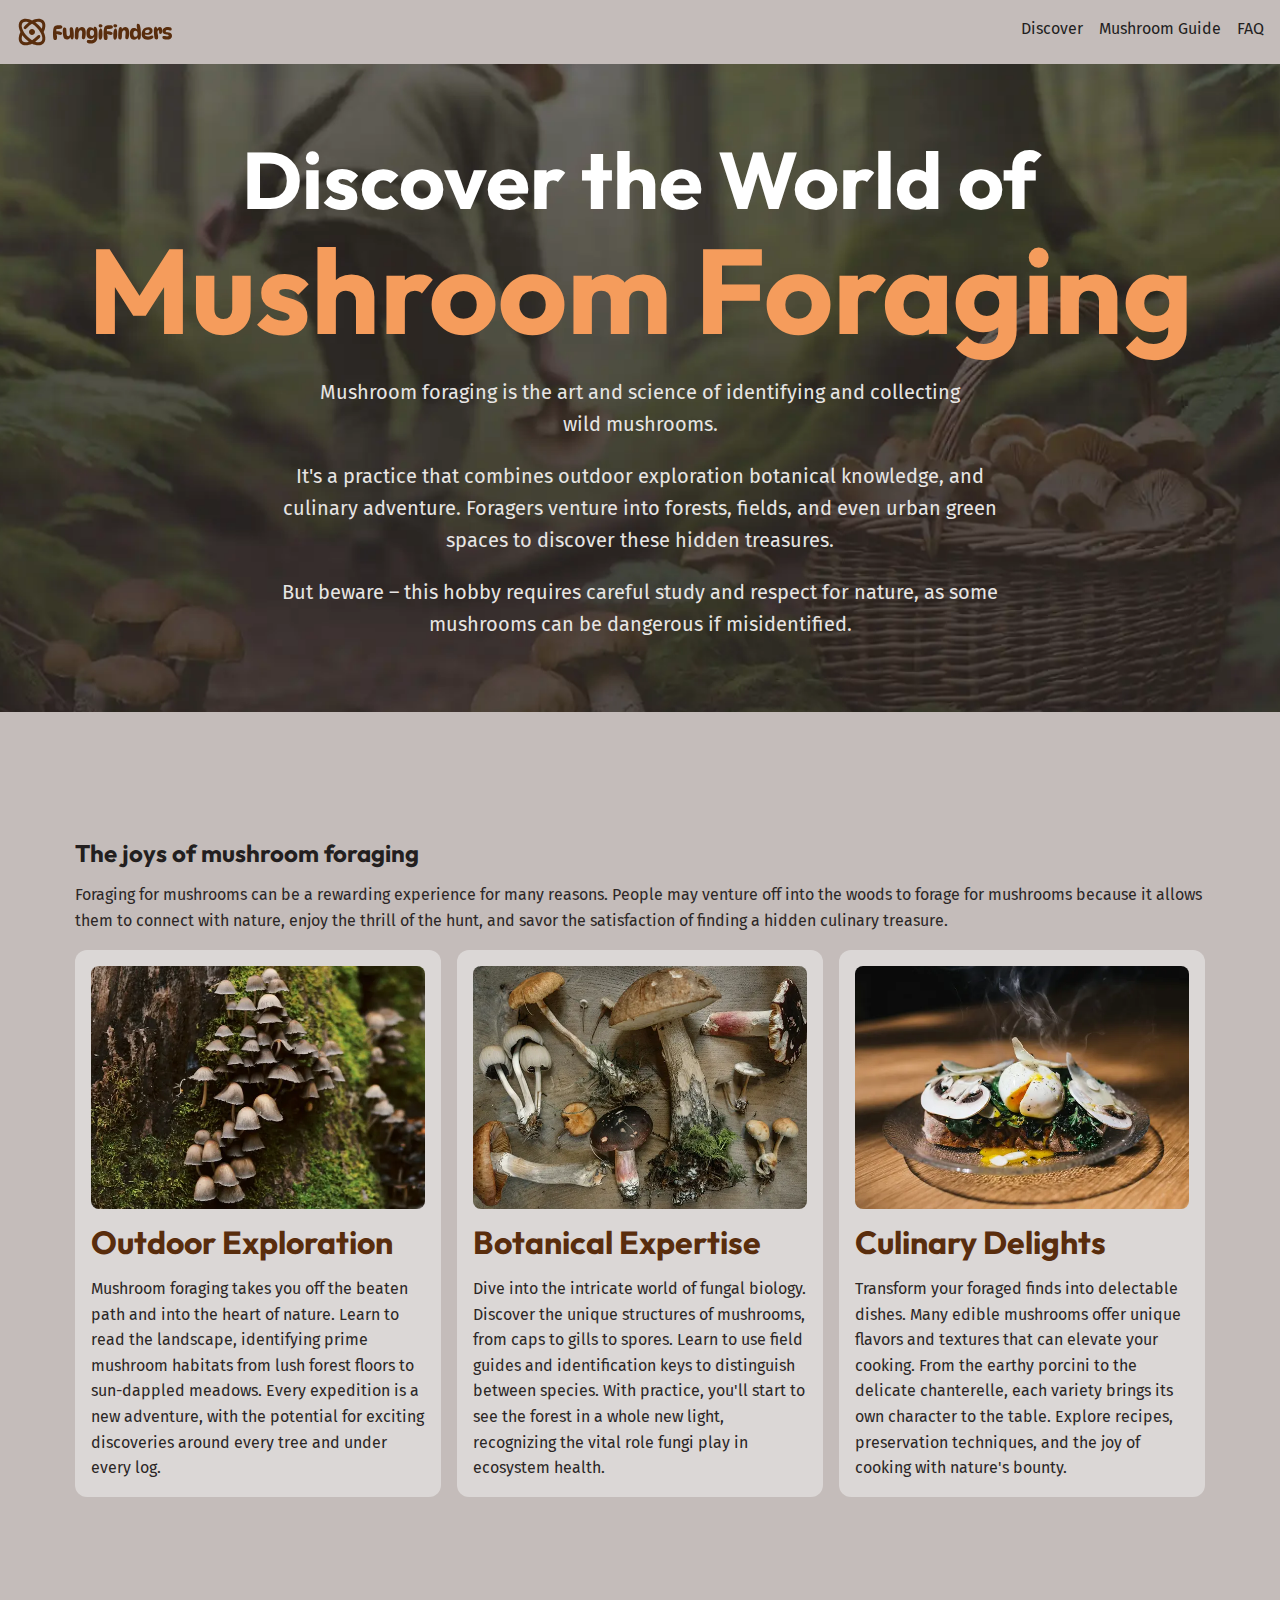
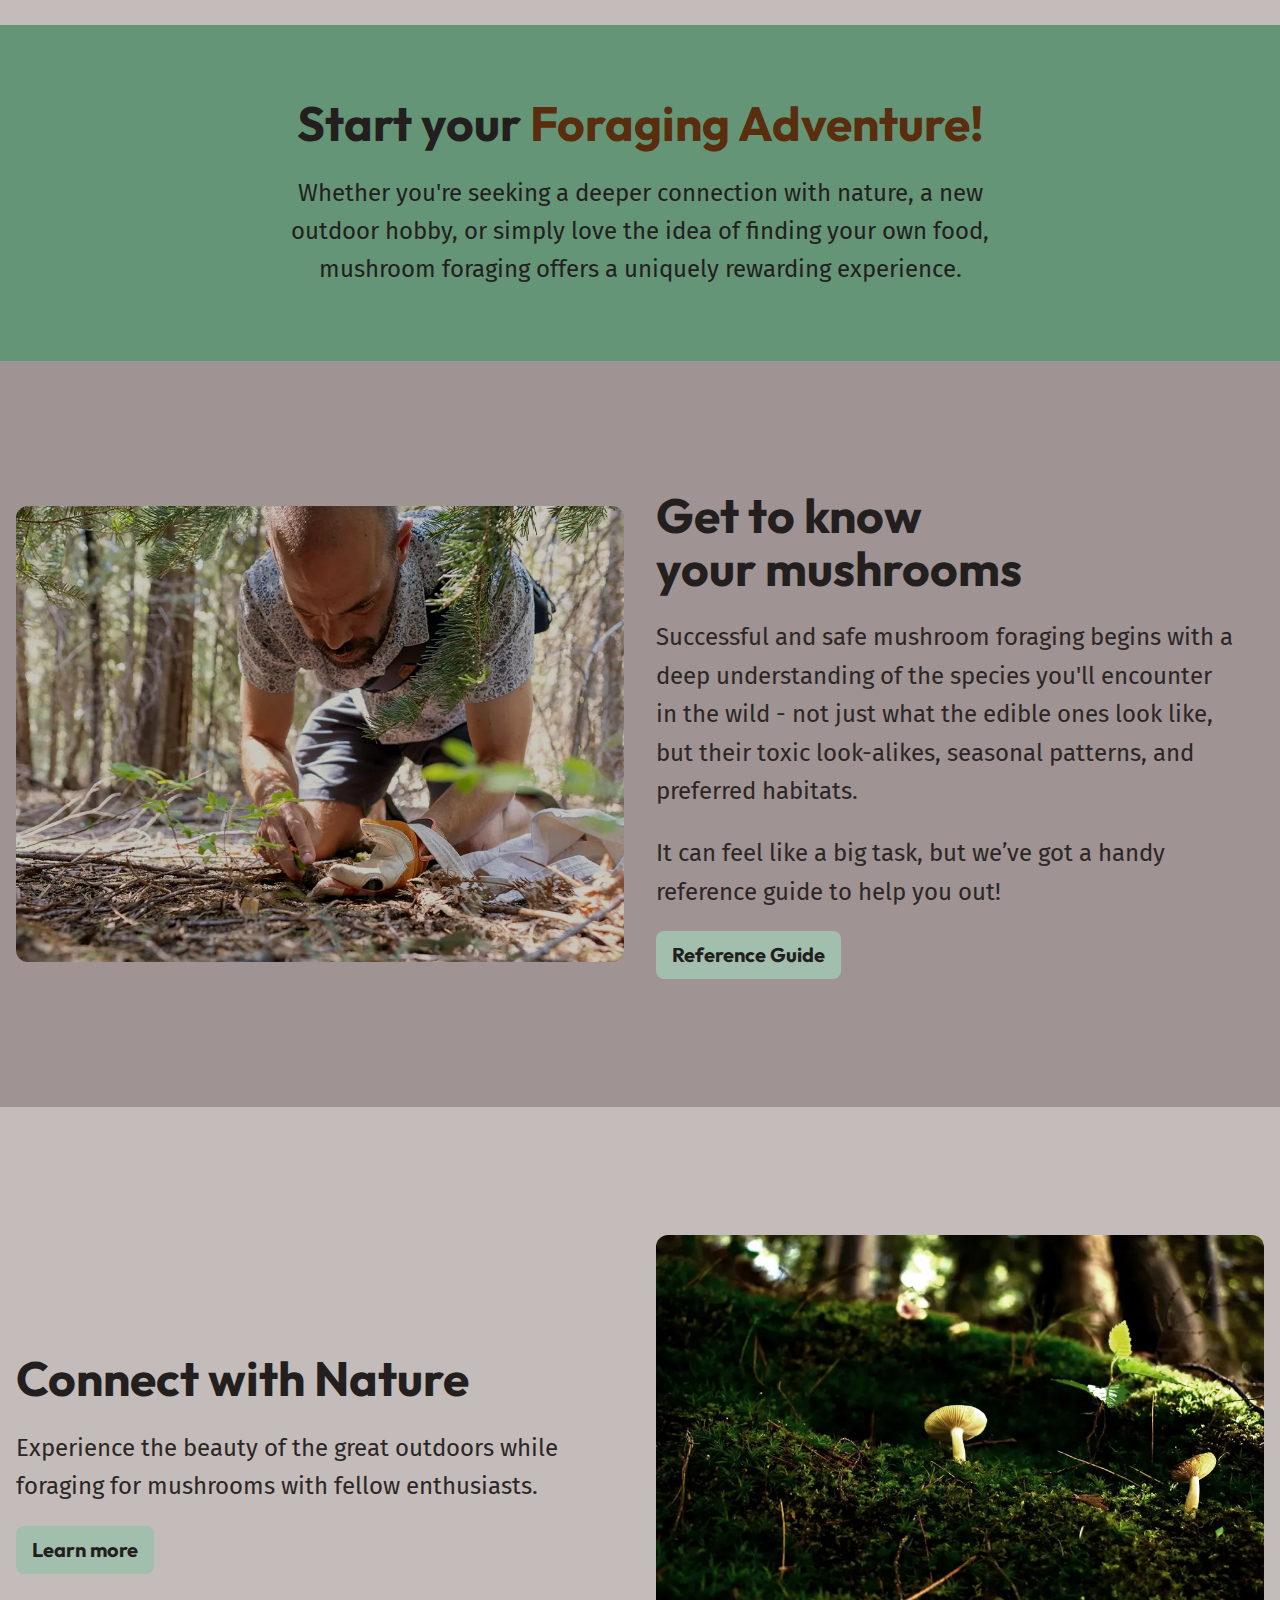
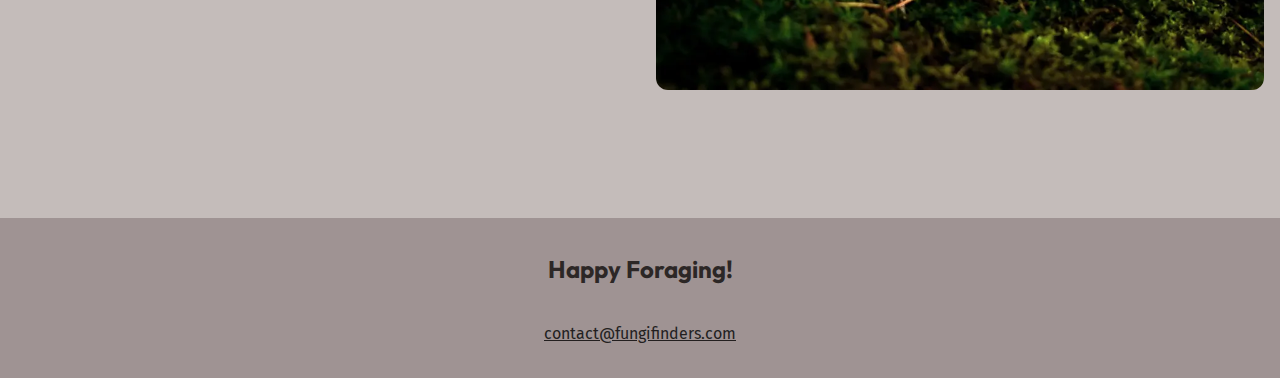
==== commit ced6cabb: "Fix logo colours for light theme" ====
--- a/index.html
+++ b/index.html
@@ -14,10 +14,29 @@
     <script src="./main.js" defer></script>
   </head>
   <body>
+    <a class="skip-to-main" href="#main">Skip to main content</a>
     <header class="site-header">
       <div class="wrapper" data-width="wide">
         <div class="site-header__inner">
-          <img src="/assets/fungi-finders.svg" alt="Fungi Finders" />
+          <svg
+            width="157"
+            height="32"
+            viewBox="0 0 157 32"
+            fill="none"
+            xmlns="http://www.w3.org/2000/svg"
+          >
+            <path
+              fill-rule="evenodd"
+              clip-rule="evenodd"
+              d="M6.71812 6.71757C7.71011 5.72557 9.59348 5.34578 12.2718 6.13352C12.4606 6.18905 12.6515 6.24999 12.8442 6.31629C11.6298 7.1782 10.44 8.18116 9.31084 9.31029C8.87424 9.74689 8.4572 10.1918 8.06039 10.643C7.51329 11.2651 7.57406 12.2129 8.19613 12.76C8.81819 13.3071 9.766 13.2463 10.3131 12.6243C10.6675 12.2213 11.0407 11.8231 11.4322 11.4316C12.9144 9.94939 14.4837 8.73835 16.0284 7.81847C17.573 8.73835 19.1423 9.94939 20.6245 11.4316C22.3065 13.1136 23.6393 14.9078 24.5937 16.6506C24.6229 16.7154 24.6568 16.7781 24.6951 16.8384C25.2348 17.8505 25.6458 18.8433 25.9226 19.7844C26.7104 22.4627 26.3306 24.346 25.3386 25.338C24.3466 26.33 22.4632 26.7098 19.7849 25.9221C19.5961 25.8666 19.4052 25.8056 19.2125 25.7393C20.4269 24.8774 21.6167 23.8745 22.7459 22.7453C23.1635 22.3277 23.5633 21.9024 23.9445 21.4713C24.4934 20.8508 24.4352 19.9028 23.8147 19.354C23.1942 18.8051 22.2462 18.8632 21.6974 19.4838C21.3568 19.8689 20.999 20.2495 20.6245 20.624C19.1423 22.1062 17.573 23.3173 16.0284 24.2371C14.4837 23.3173 12.9144 22.1062 11.4322 20.624C8.71081 17.9026 6.90357 14.8875 6.13407 12.2712C5.34634 9.59293 5.72612 7.70956 6.71812 6.71757ZM13.1183 3.25542C14.0718 3.53587 15.0479 3.92169 16.0284 4.40533C17.0088 3.92169 17.9849 3.53588 18.9384 3.25542C22.0611 2.33701 25.3277 2.46405 27.4599 4.59625C28.9191 6.05539 29.4396 8.07153 29.3296 10.159C29.2317 12.0189 28.6353 14.0318 27.6508 16.0278C28.1345 17.0082 28.5203 17.9843 28.8007 18.9379C29.7192 22.0605 29.5921 25.3272 27.4599 27.4594C25.3277 29.5916 22.0611 29.7186 18.9384 28.8002C17.9849 28.5197 17.0088 28.1339 16.0284 27.6503C15.0479 28.1339 14.0718 28.5197 13.1183 28.8002C9.99566 29.7186 6.72899 29.5916 4.5968 27.4594C3.13867 26.0012 2.61787 23.9868 2.72684 21.9009C2.82406 20.0398 3.42065 18.0253 4.40591 16.0279C3.92226 15.0474 3.53643 14.0713 3.25597 13.1177C2.33756 9.99511 2.4646 6.72844 4.5968 4.59624C6.72899 2.46405 9.99566 2.33701 13.1183 3.25542ZM22.7459 9.31029C21.6167 8.18116 20.4269 7.1782 19.2125 6.31629C19.4052 6.24999 19.5961 6.18905 19.7849 6.13352C22.4632 5.34579 24.3466 5.72557 25.3386 6.71757C26.0228 7.40176 26.4138 8.48246 26.3338 10.0013C26.2886 10.8601 26.0921 11.8198 25.7399 12.8437C24.878 11.6293 23.875 10.4394 22.7459 9.31029ZM9.31084 22.7453C10.44 23.8745 11.6298 24.8774 12.8442 25.7393C12.6515 25.8056 12.4606 25.8666 12.2718 25.9221C9.59348 26.7098 7.71011 26.33 6.71812 25.338C6.03437 24.6543 5.6435 23.5746 5.72275 22.0574C5.76765 21.1979 5.9642 20.2371 6.31683 19.2119C7.17874 20.4263 8.1817 21.6162 9.31084 22.7453ZM19 16C19 17.6569 17.6569 19 16 19C14.3431 19 13 17.6569 13 16C13 14.3431 14.3431 13 16 13C17.6569 13 19 14.3431 19 16Z"
+              fill="#F59C5C"
+            />
+            <path
+              d="M43.52 9.18C44.5333 9.18 45.2533 9.34667 45.68 9.68C46.12 10.0133 46.34 10.46 46.34 11.02C46.34 11.7 46.04 12.2 45.44 12.52C44.8533 12.84 43.9467 13 42.72 13C42.3733 13 41.98 12.9933 41.54 12.98C41.1 12.9533 40.64 12.9267 40.16 12.9L40.28 12.38C40.3733 12.74 40.4133 13.1867 40.4 13.72C40.4 14.24 40.3533 14.7467 40.26 15.24L40.08 14.96C41.5867 15.0533 42.7733 15.2133 43.64 15.44C44.5067 15.6667 45.12 15.96 45.48 16.32C45.8533 16.6667 46.04 17.0933 46.04 17.6C46.04 18 45.8933 18.3333 45.6 18.6C45.32 18.8667 44.8867 19 44.3 19C43.6333 19 42.9 18.86 42.1 18.58C41.3133 18.2867 40.5 17.8733 39.66 17.34L40.32 17.3C40.44 17.5933 40.5533 17.9933 40.66 18.5C40.78 18.9933 40.8733 19.5267 40.94 20.1C41.0067 20.6733 41.04 21.2133 41.04 21.72C41.04 22.5067 40.8733 23.0867 40.54 23.46C40.22 23.8333 39.7733 24.02 39.2 24.02C38.7867 24.02 38.4333 23.9267 38.14 23.74C37.86 23.5667 37.6533 23.2867 37.52 22.9C37.36 22.4733 37.2333 21.82 37.14 20.94C37.0467 20.06 37 18.96 37 17.64C37 15.76 37.1067 14.2733 37.32 13.18C37.5333 12.0733 37.8067 11.2867 38.14 10.82C38.4333 10.42 38.8667 10.1 39.44 9.86C40.0267 9.62 40.68 9.44667 41.4 9.34C42.12 9.23333 42.8267 9.18 43.52 9.18ZM56.1045 23.38C55.6779 23.38 55.3445 23.26 55.1045 23.02C54.8779 22.7667 54.7245 22.4467 54.6445 22.06C54.5645 21.66 54.5245 21.24 54.5245 20.8L54.6245 20.72C54.4645 21.2933 54.1845 21.7867 53.7845 22.2C53.3979 22.6133 52.9445 22.9333 52.4245 23.16C51.9179 23.3733 51.4112 23.48 50.9045 23.48C50.1845 23.48 49.5445 23.32 48.9845 23C48.4379 22.6667 48.0045 22.1467 47.6845 21.44C47.3912 20.7733 47.1579 19.9067 46.9845 18.84C46.8245 17.7733 46.7445 16.6733 46.7445 15.54C46.7445 14.9667 46.7645 14.44 46.8045 13.96C46.8579 13.4667 46.9379 13.06 47.0445 12.74C47.1779 12.3267 47.3845 12.0267 47.6645 11.84C47.9445 11.64 48.2912 11.54 48.7045 11.54C49.1845 11.54 49.5645 11.7133 49.8445 12.06C50.1245 12.3933 50.2912 12.8667 50.3445 13.48C50.3979 13.9067 50.4312 14.42 50.4445 15.02C50.4712 15.6067 50.4979 16.1933 50.5245 16.78C50.5512 17.3667 50.5779 17.86 50.6045 18.26C50.6845 18.94 50.8579 19.44 51.1245 19.76C51.4045 20.08 51.7512 20.24 52.1645 20.24C52.7512 20.24 53.1979 20.0067 53.5045 19.54C53.8112 19.06 53.9645 18.4 53.9645 17.56C53.9645 17.1333 53.9379 16.6467 53.8845 16.1C53.8445 15.5533 53.7979 15.02 53.7445 14.5C53.7045 13.98 53.6845 13.5533 53.6845 13.22C53.6845 12.4867 53.8179 11.96 54.0845 11.64C54.3512 11.32 54.7245 11.16 55.2045 11.16C55.6045 11.16 55.9445 11.26 56.2245 11.46C56.5179 11.6467 56.7379 11.9133 56.8845 12.26C57.0712 12.66 57.2312 13.2 57.3645 13.88C57.4979 14.56 57.6045 15.3333 57.6845 16.2C57.7645 17.0533 57.8045 17.96 57.8045 18.92C57.8045 20.4133 57.6779 21.5333 57.4245 22.28C57.1845 23.0133 56.7445 23.38 56.1045 23.38ZM61.1366 11.06C61.6566 11.06 62.0166 11.2333 62.2166 11.58C62.4166 11.9267 62.5166 12.44 62.5166 13.12C62.5166 13.28 62.5032 13.4533 62.4766 13.64C62.4632 13.8133 62.4366 13.9733 62.3966 14.12L62.3566 13.72C62.6632 12.8533 63.1432 12.18 63.7966 11.7C64.4632 11.2067 65.1699 10.96 65.9166 10.96C66.7699 10.96 67.4832 11.2 68.0566 11.68C68.6299 12.16 69.0566 12.8333 69.3366 13.7C69.6299 14.5667 69.7766 15.5933 69.7766 16.78C69.7766 17.46 69.7432 18.1267 69.6766 18.78C69.6232 19.4333 69.5499 20.0333 69.4566 20.58C69.3632 21.1133 69.2499 21.5533 69.1166 21.9C68.9299 22.3667 68.6766 22.72 68.3566 22.96C68.0499 23.1867 67.6832 23.3 67.2566 23.3C66.8032 23.3 66.4566 23.1467 66.2166 22.84C65.9766 22.52 65.8566 22.0867 65.8566 21.54C65.8566 21.1133 65.8832 20.6 65.9366 20C65.9899 19.3867 66.0432 18.7733 66.0966 18.16C66.1499 17.5333 66.1766 16.9867 66.1766 16.52C66.1766 14.96 65.6766 14.18 64.6766 14.18C64.1432 14.18 63.6899 14.4267 63.3166 14.92C62.9566 15.4 62.7166 16.0867 62.5966 16.98C62.5566 17.3267 62.5299 17.76 62.5166 18.28C62.5166 18.7867 62.5099 19.2933 62.4966 19.8C62.4966 20.2933 62.4832 20.7133 62.4566 21.06C62.3899 21.9267 62.2032 22.5467 61.8966 22.92C61.5899 23.2933 61.1766 23.48 60.6566 23.48C60.0299 23.48 59.5566 23.2533 59.2366 22.8C58.9299 22.3333 58.7766 21.5533 58.7766 20.46C58.7766 19.9 58.7899 19.2733 58.8166 18.58C58.8432 17.8867 58.8766 17.1933 58.9166 16.5C58.9699 15.7933 59.0299 15.1533 59.0966 14.58C59.2299 13.5 59.4499 12.6467 59.7566 12.02C60.0632 11.38 60.5232 11.06 61.1366 11.06ZM74.61 22.94C73.3567 22.94 72.35 22.4667 71.59 21.52C70.83 20.5733 70.45 19.1333 70.45 17.2C70.45 15.1333 70.81 13.6267 71.53 12.68C72.2633 11.72 73.2567 11.24 74.51 11.24C75.2567 11.24 75.9167 11.42 76.49 11.78C77.0633 12.1267 77.5633 12.62 77.99 13.26L77.77 13.78C77.73 13.5933 77.6967 13.3933 77.67 13.18C77.6433 12.9667 77.63 12.8067 77.63 12.7C77.63 12.1133 77.7433 11.66 77.97 11.34C78.1967 11.02 78.55 10.86 79.03 10.86C79.55 10.86 79.97 11.0533 80.29 11.44C80.61 11.8267 80.8433 12.38 80.99 13.1C81.15 13.7267 81.2833 14.52 81.39 15.48C81.4967 16.44 81.55 17.4133 81.55 18.4C81.55 19.68 81.5033 20.7533 81.41 21.62C81.3167 22.4867 81.1633 23.2067 80.95 23.78C80.7367 24.3533 80.4567 24.8533 80.11 25.28C79.5233 25.9867 78.75 26.52 77.79 26.88C76.83 27.24 75.73 27.42 74.49 27.42C73.5833 27.42 72.8567 27.3333 72.31 27.16C71.7767 26.9867 71.39 26.7533 71.15 26.46C70.91 26.1667 70.79 25.8333 70.79 25.46C70.79 25.0333 70.8967 24.68 71.11 24.4C71.3233 24.12 71.65 23.98 72.09 23.98C72.49 23.98 72.93 24.02 73.41 24.1C73.9033 24.18 74.4567 24.22 75.07 24.22C76.23 24.22 77.05 23.9733 77.53 23.48C78.01 22.9867 78.25 22.2733 78.25 21.34C78.25 21.0333 78.23 20.6733 78.19 20.26L78.47 20.24C78.1233 21.0667 77.6167 21.7267 76.95 22.22C76.2833 22.7 75.5033 22.94 74.61 22.94ZM75.87 20.12C76.23 20.12 76.5833 20.02 76.93 19.82C77.2767 19.62 77.5567 19.2933 77.77 18.84C77.9967 18.3867 78.11 17.7733 78.11 17C78.11 16.08 77.9167 15.3333 77.53 14.76C77.1433 14.1733 76.57 13.88 75.81 13.88C75.17 13.88 74.6833 14.14 74.35 14.66C74.03 15.1667 73.87 15.94 73.87 16.98C73.87 17.9667 74.03 18.74 74.35 19.3C74.6833 19.8467 75.19 20.12 75.87 20.12ZM84.6477 8.16C85.2877 8.16 85.7477 8.32667 86.0277 8.66C86.3077 8.99333 86.4477 9.37333 86.4477 9.8C86.4477 10.3333 86.2743 10.7467 85.9277 11.04C85.581 11.3333 85.0943 11.48 84.4677 11.48C83.8543 11.48 83.3943 11.32 83.0877 11C82.7943 10.68 82.6477 10.3 82.6477 9.86C82.6477 9.3 82.8277 8.88 83.1877 8.6C83.561 8.30667 84.0477 8.16 84.6477 8.16ZM84.7877 12.62C85.3077 12.62 85.7143 13.02 86.0077 13.82C86.301 14.62 86.4477 15.8933 86.4477 17.64C86.4477 19.7867 86.261 21.3333 85.8877 22.28C85.5277 23.2267 84.9743 23.7 84.2277 23.7C83.6543 23.7 83.2277 23.3533 82.9477 22.66C82.681 21.9533 82.5477 20.7267 82.5477 18.98C82.5477 16.8333 82.7543 15.24 83.1677 14.2C83.5943 13.1467 84.1343 12.62 84.7877 12.62ZM94.0708 9.18C95.0841 9.18 95.8041 9.34667 96.2308 9.68C96.6708 10.0133 96.8908 10.46 96.8908 11.02C96.8908 11.7 96.5908 12.2 95.9908 12.52C95.4041 12.84 94.4974 13 93.2708 13C92.9241 13 92.5308 12.9933 92.0908 12.98C91.6508 12.9533 91.1908 12.9267 90.7108 12.9L90.8308 12.38C90.9241 12.74 90.9641 13.1867 90.9508 13.72C90.9508 14.24 90.9041 14.7467 90.8108 15.24L90.6308 14.96C92.1374 15.0533 93.3241 15.2133 94.1908 15.44C95.0574 15.6667 95.6708 15.96 96.0308 16.32C96.4041 16.6667 96.5908 17.0933 96.5908 17.6C96.5908 18 96.4441 18.3333 96.1508 18.6C95.8708 18.8667 95.4374 19 94.8508 19C94.1841 19 93.4508 18.86 92.6508 18.58C91.8641 18.2867 91.0508 17.8733 90.2108 17.34L90.8708 17.3C90.9908 17.5933 91.1041 17.9933 91.2108 18.5C91.3308 18.9933 91.4241 19.5267 91.4908 20.1C91.5574 20.6733 91.5908 21.2133 91.5908 21.72C91.5908 22.5067 91.4241 23.0867 91.0908 23.46C90.7708 23.8333 90.3241 24.02 89.7508 24.02C89.3374 24.02 88.9841 23.9267 88.6908 23.74C88.4108 23.5667 88.2041 23.2867 88.0708 22.9C87.9108 22.4733 87.7841 21.82 87.6908 20.94C87.5974 20.06 87.5508 18.96 87.5508 17.64C87.5508 15.76 87.6574 14.2733 87.8708 13.18C88.0841 12.0733 88.3574 11.2867 88.6908 10.82C88.9841 10.42 89.4174 10.1 89.9908 9.86C90.5774 9.62 91.2308 9.44667 91.9508 9.34C92.6708 9.23333 93.3774 9.18 94.0708 9.18ZM99.3953 8.16C100.035 8.16 100.495 8.32667 100.775 8.66C101.055 8.99333 101.195 9.37333 101.195 9.8C101.195 10.3333 101.022 10.7467 100.675 11.04C100.329 11.3333 99.842 11.48 99.2153 11.48C98.602 11.48 98.142 11.32 97.8353 11C97.542 10.68 97.3953 10.3 97.3953 9.86C97.3953 9.3 97.5753 8.88 97.9353 8.6C98.3086 8.30667 98.7953 8.16 99.3953 8.16ZM99.5353 12.62C100.055 12.62 100.462 13.02 100.755 13.82C101.049 14.62 101.195 15.8933 101.195 17.64C101.195 19.7867 101.009 21.3333 100.635 22.28C100.275 23.2267 99.722 23.7 98.9753 23.7C98.402 23.7 97.9753 23.3533 97.6953 22.66C97.4286 21.9533 97.2953 20.7267 97.2953 18.98C97.2953 16.8333 97.502 15.24 97.9153 14.2C98.342 13.1467 98.882 12.62 99.5353 12.62ZM104.558 11.06C105.078 11.06 105.438 11.2333 105.638 11.58C105.838 11.9267 105.938 12.44 105.938 13.12C105.938 13.28 105.925 13.4533 105.898 13.64C105.885 13.8133 105.858 13.9733 105.818 14.12L105.778 13.72C106.085 12.8533 106.565 12.18 107.218 11.7C107.885 11.2067 108.592 10.96 109.338 10.96C110.192 10.96 110.905 11.2 111.478 11.68C112.052 12.16 112.478 12.8333 112.758 13.7C113.052 14.5667 113.198 15.5933 113.198 16.78C113.198 17.46 113.165 18.1267 113.098 18.78C113.045 19.4333 112.972 20.0333 112.878 20.58C112.785 21.1133 112.672 21.5533 112.538 21.9C112.352 22.3667 112.098 22.72 111.778 22.96C111.472 23.1867 111.105 23.3 110.678 23.3C110.225 23.3 109.878 23.1467 109.638 22.84C109.398 22.52 109.278 22.0867 109.278 21.54C109.278 21.1133 109.305 20.6 109.358 20C109.412 19.3867 109.465 18.7733 109.518 18.16C109.572 17.5333 109.598 16.9867 109.598 16.52C109.598 14.96 109.098 14.18 108.098 14.18C107.565 14.18 107.112 14.4267 106.738 14.92C106.378 15.4 106.138 16.0867 106.018 16.98C105.978 17.3267 105.952 17.76 105.938 18.28C105.938 18.7867 105.932 19.2933 105.918 19.8C105.918 20.2933 105.905 20.7133 105.878 21.06C105.812 21.9267 105.625 22.5467 105.318 22.92C105.012 23.2933 104.598 23.48 104.078 23.48C103.452 23.48 102.978 23.2533 102.658 22.8C102.352 22.3333 102.198 21.5533 102.198 20.46C102.198 19.9 102.212 19.2733 102.238 18.58C102.265 17.8867 102.298 17.1933 102.338 16.5C102.392 15.7933 102.452 15.1533 102.518 14.58C102.652 13.5 102.872 12.6467 103.178 12.02C103.485 11.38 103.945 11.06 104.558 11.06ZM117.972 23.78C116.692 23.78 115.685 23.2933 114.952 22.32C114.232 21.3333 113.872 19.8333 113.872 17.82C113.872 15.82 114.225 14.36 114.932 13.44C115.639 12.5067 116.652 12.04 117.972 12.04C118.745 12.04 119.425 12.2 120.012 12.52C120.599 12.84 121.125 13.2933 121.592 13.88L121.352 13.96C121.259 13.44 121.159 12.8867 121.052 12.3C120.945 11.7133 120.859 11.16 120.792 10.64C120.739 10.12 120.712 9.70667 120.712 9.4C120.712 8.86667 120.812 8.46 121.012 8.18C121.225 7.88667 121.552 7.74 121.992 7.74C122.539 7.74 122.979 7.94667 123.312 8.36C123.659 8.77333 123.932 9.4 124.132 10.24C124.292 10.8933 124.432 11.68 124.552 12.6C124.672 13.52 124.765 14.4867 124.832 15.5C124.912 16.5 124.952 17.4533 124.952 18.36C124.952 19.7467 124.865 20.8333 124.692 21.62C124.532 22.3933 124.299 22.9333 123.992 23.24C123.685 23.5467 123.325 23.7 122.912 23.7C122.419 23.7 122.079 23.4933 121.892 23.08C121.719 22.6667 121.632 21.9933 121.632 21.06H121.972C121.612 21.8867 121.085 22.5467 120.392 23.04C119.712 23.5333 118.905 23.78 117.972 23.78ZM119.412 20.86C119.812 20.86 120.179 20.7533 120.512 20.54C120.845 20.3267 121.112 19.9933 121.312 19.54C121.512 19.0733 121.612 18.4933 121.612 17.8C121.612 16.8933 121.425 16.1533 121.052 15.58C120.679 15.0067 120.119 14.72 119.372 14.72C118.785 14.72 118.305 14.9733 117.932 15.48C117.559 15.9867 117.372 16.7533 117.372 17.78C117.372 18.6733 117.559 19.4133 117.932 20C118.305 20.5733 118.799 20.86 119.412 20.86ZM131.93 23.66C130.383 23.66 129.15 23.44 128.23 23C127.323 22.56 126.663 21.9267 126.25 21.1C125.85 20.2733 125.65 19.2867 125.65 18.14C125.65 16.6867 125.93 15.4533 126.49 14.44C127.063 13.4133 127.843 12.6267 128.83 12.08C129.83 11.5333 130.963 11.26 132.23 11.26C133.737 11.26 134.837 11.5867 135.53 12.24C136.223 12.88 136.57 13.7267 136.57 14.78C136.57 15.62 136.343 16.3467 135.89 16.96C135.45 17.5733 134.837 18.0467 134.05 18.38C133.263 18.7 132.357 18.86 131.33 18.86C130.783 18.86 130.257 18.8067 129.75 18.7C129.257 18.58 128.81 18.42 128.41 18.22L128.89 17.24C128.85 17.56 128.83 17.88 128.83 18.2C128.83 19 129.09 19.5733 129.61 19.92C130.13 20.2533 130.863 20.42 131.81 20.42C132.61 20.42 133.263 20.3467 133.77 20.2C134.277 20.04 134.71 19.8867 135.07 19.74C135.43 19.5933 135.777 19.52 136.11 19.52C136.323 19.52 136.523 19.58 136.71 19.7C136.91 19.8067 137.07 19.9667 137.19 20.18C137.323 20.3933 137.39 20.66 137.39 20.98C137.39 21.46 137.183 21.9067 136.77 22.32C136.357 22.72 135.743 23.0467 134.93 23.3C134.117 23.54 133.117 23.66 131.93 23.66ZM130.77 16.94C131.597 16.94 132.277 16.76 132.81 16.4C133.343 16.0267 133.61 15.5733 133.61 15.04C133.61 14.6533 133.47 14.3333 133.19 14.08C132.923 13.8133 132.51 13.68 131.95 13.68C131.417 13.68 130.923 13.7867 130.47 14C130.03 14.2 129.677 14.4667 129.41 14.8C129.157 15.12 129.03 15.4733 129.03 15.86C129.03 16.2067 129.183 16.4733 129.49 16.66C129.797 16.8467 130.223 16.94 130.77 16.94ZM137.865 14.78C137.865 13.3933 138.012 12.3933 138.305 11.78C138.598 11.1667 139.018 10.86 139.565 10.86C139.965 10.86 140.278 11.0067 140.505 11.3C140.732 11.58 140.898 11.9333 141.005 12.36C141.112 12.7733 141.165 13.1933 141.165 13.62L141.065 13.58C141.292 12.86 141.638 12.24 142.105 11.72C142.572 11.2 143.138 10.94 143.805 10.94C144.618 10.94 145.218 11.2733 145.605 11.94C146.005 12.5933 146.205 13.4133 146.205 14.4C146.205 15.7067 146.032 16.62 145.685 17.14C145.338 17.66 144.878 17.92 144.305 17.92C143.878 17.92 143.565 17.7733 143.365 17.48C143.165 17.1867 143.092 16.6933 143.145 16C143.185 15.3467 143.145 14.8933 143.025 14.64C142.918 14.3867 142.745 14.26 142.505 14.26C142.198 14.26 141.952 14.4467 141.765 14.82C141.592 15.18 141.505 15.6467 141.505 16.22C141.505 16.4867 141.538 16.8333 141.605 17.26C141.672 17.6733 141.745 18.1267 141.825 18.62C141.905 19.1 141.978 19.58 142.045 20.06C142.112 20.54 142.145 20.9867 142.145 21.4C142.145 22.16 141.998 22.7067 141.705 23.04C141.412 23.3733 140.998 23.54 140.465 23.54C139.905 23.54 139.465 23.38 139.145 23.06C138.825 22.74 138.592 22.22 138.445 21.5C138.352 20.94 138.258 20.2667 138.165 19.48C138.072 18.68 137.998 17.8667 137.945 17.04C137.892 16.2 137.865 15.4467 137.865 14.78ZM152.094 10.98C153.374 10.98 154.294 11.1867 154.854 11.6C155.428 12 155.714 12.52 155.714 13.16C155.714 13.56 155.581 13.8867 155.314 14.14C155.061 14.38 154.694 14.5 154.214 14.5C153.801 14.5 153.361 14.44 152.894 14.32C152.428 14.1867 151.894 14.12 151.294 14.12C150.774 14.12 150.381 14.2267 150.114 14.44C149.848 14.64 149.714 14.8933 149.714 15.2C149.714 15.5067 149.834 15.7533 150.074 15.94C150.328 16.1133 150.828 16.24 151.574 16.32C152.548 16.4267 153.361 16.6 154.014 16.84C154.668 17.0667 155.154 17.42 155.474 17.9C155.808 18.3667 155.974 19.02 155.974 19.86C155.974 21.14 155.514 22.08 154.594 22.68C153.674 23.28 152.394 23.58 150.754 23.58C149.688 23.58 148.834 23.4867 148.194 23.3C147.554 23.1133 147.088 22.8467 146.794 22.5C146.514 22.1533 146.374 21.7533 146.374 21.3C146.374 20.8733 146.514 20.5467 146.794 20.32C147.074 20.08 147.408 19.96 147.794 19.96C148.101 19.96 148.428 20 148.774 20.08C149.121 20.1467 149.488 20.2267 149.874 20.32C150.261 20.4 150.661 20.44 151.074 20.44C152.088 20.44 152.594 20.1333 152.594 19.52C152.594 19.3067 152.541 19.1333 152.434 19C152.328 18.8533 152.128 18.7333 151.834 18.64C151.554 18.5467 151.134 18.4667 150.574 18.4C149.734 18.32 149.008 18.18 148.394 17.98C147.781 17.7667 147.308 17.44 146.974 17C146.641 16.5467 146.474 15.9333 146.474 15.16C146.474 13.9067 146.961 12.9 147.934 12.14C148.908 11.3667 150.294 10.98 152.094 10.98Z"
+              fill="#F59C5C"
+            />
+          </svg>
+
           <button aria-controls="primary-navigation" aria-expanded="false">
             <img src="assets/hamburger.svg" alt="" />
             <span class="visually-hidden">menu</span>
@@ -28,17 +47,17 @@
                 <a href="/">Discover</a>
               </li>
               <li>
-                <a href="#">Mushroom Guide</a>
+                <a href="./mushroom-guide.html">Mushroom Guide</a>
               </li>
               <li>
-                <a href="#">FAQ</a>
+                <a href="./mushroom-guide.html#faq">FAQ</a>
               </li>
             </ul>
           </nav>
         </div>
       </div>
     </header>
-    <main>
+    <main id="main">
       <section class="hero section flow" data-padding="compact">
         <div class="wrapper">
           <h1 class="hero__title">
--- a/styles.css
+++ b/styles.css
@@ -1,4 +1,8 @@
-@layer reset, base, layout, components, utilities;
+/* @layer reset, base, layout, components, utilities; */
+
+@view-transition {
+  navigation: auto;
+}
 
 @layer reset {
   *,
@@ -80,17 +84,28 @@
     --clr-gray-100: hsl(0, 2%, 79%);
     --clr-brand-400: hsl(25, 88%, 75%);
     --clr-brand-500: hsl(25, 88%, 66%);
+    --clr-brand-600: hsl(25, 75%, 20%);
+    --clr-green-300: hsl(143, 19%, 69%);
     --clr-green-400: hsl(143, 19%, 49%);
     --clr-green-500: hsl(143, 38%, 37%);
     --clr-green-600: hsl(145, 29%, 19%);
+
+    --clr-brown-100: hsl(10, 5%, 90%);
+    --clr-brown-200: hsl(9, 7%, 85%);
+    --clr-brown-300: hsl(9, 8%, 75%);
+    --clr-brown-400: hsl(0, 6%, 60%);
     --clr-brown-500: hsl(10, 5%, 25%);
     --clr-brown-600: hsl(9, 7%, 21%);
     --clr-brown-700: hsl(9, 8%, 16%);
     --clr-brown-800: hsl(0, 6%, 15%);
     --clr-brown-900: hsl(0, 6%, 13%);
 
+    --clr-orange-300: hsl(28, 76%, 66%);
     --clr-orange-500: hsl(28, 43%, 28%);
+
+    --clr-red-300: hsl(359, 99%, 72%);
     --clr-red-500: hsl(359, 34%, 24%);
+    --clr-teal-300: hsl(187, 75%, 64%);
     --clr-teal-500: hsl(186, 42%, 25%);
 
     --ff-heading: "Outfit", sans-serif;
@@ -147,11 +162,34 @@
     --border-radius-1: 0.25rem;
     --border-radius-2: 0.5rem;
     --border-radius-3: 0.75rem;
+
+    @media (prefers-color-scheme: light) {
+      --background-accent-main: var(--clr-green-300);
+      --background-accent-dark: var(--clr-green-400);
+
+      --background-extra-light: var(--clr-brown-100);
+      --background-light: var(--clr-brown-200);
+      --background-main: var(--clr-brown-300);
+      --background-dark: var(--clr-brown-400);
+      --background-extra-dark: var(--clr-brown-400);
+
+      --text-main: var(--clr-brown-700);
+      --text-high-contrast: var(--clr-brown-900);
+      --text-brand: var(--clr-brand-600);
+      --text-brand-light: var(--clr-brand-400);
+    }
   }
 
   html {
     font-family: var(--ff-body);
     line-height: 1.6;
+    scroll-padding: 2rem;
+  }
+
+  @media (prefers-reduced-motion: no-preference) {
+    html {
+      scroll-behavior: smooth;
+    }
   }
 
   body {
@@ -198,6 +236,20 @@
     gap: var(--grid-flow-gap, 1rem);
   }
 
+  .grid-auto-fill {
+    --auto-fit-min-col-size: 250px;
+    display: grid;
+    gap: 1rem;
+    /* if min is too high, it can cause overflow at narrower sizes
+    hence we set the min inside as well. */
+    /* Auto fit will stretch items, auto-fill will add empty cells.
+    Usually you wat fit but fill works good here */
+    grid-template-columns: repeat(
+      auto-fill,
+      minmax(min(var(--auto-fit-min-col-size), 100%), 1fr)
+    );
+  }
+
   .section {
     --padding: 3.75rem;
 
@@ -231,6 +283,12 @@
     }
   }
 
+  .flex-group {
+    display: flex;
+    gap: 0.5rem;
+    flex-wrap: wrap;
+  }
+
   .equal-columns {
     display: grid;
     gap: var(--equal-columns-gap, 1rem);
@@ -264,6 +322,8 @@
 @layer components {
   .site-header {
     padding-block: 1rem;
+    overflow-x: clip;
+    position: relative;
   }
 
   .site-header__inner {
@@ -271,6 +331,12 @@
     flex-wrap: wrap;
     justify-content: space-between;
     gap: 0.5rem 1rem;
+
+    @media (prefers-color-scheme: light) {
+      svg path {
+        fill: var(--clr-brand-600);
+      }
+    }
   }
 
   .site-footer {
@@ -324,6 +390,11 @@
 
     @media (width < 760px) {
       display: none;
+      opacity: 0;
+      transition: opacity 1s, display 1s, translate 1s;
+      transition-behavior: allow-discrete;
+      translate: 100% 0;
+
       position: absolute;
       z-index: 10;
       top: 0;
@@ -355,31 +426,48 @@
 
     [aria-expanded="true"] ~ .primary-navigation {
       display: block;
+      opacity: 1;
+      translate: 0 0;
+
+      @starting-style {
+        opacity: 0;
+        translate: 0 -100%;
+      }
     }
   }
 
   .hero {
     text-align: center;
     font-size: var(--font-size-md);
-    color: var(--text-high-contrast);
+    color: var(--clr-brown-100);
     background-image: url(/assets/hero.webp);
     background-size: cover;
     background-position: center;
+
+    animation: fade-out forwards;
+    animation-timeline: view();
+    animation-range-start: exit;
   }
 
   .hero__title {
     font-size: var(--font-size-heading-lg);
-
+    color: var(--clr-white);
     span {
       font-size: var(--font-size-heading-xl);
-      color: var(--text-brand);
+      color: var(--clr-brand-500);
       /* make sure emphasised text is always on its own line (do testing to make sure there's no weird spacing) */
       display: block;
     }
   }
 
+  .mushroom-guide {
+    --card-title-font-size: var(--font-size-lg);
+    --card-title-color: var(--text-high-contrast);
+  }
+
   .card {
-    display: grid;
+    display: flex;
+    flex-direction: column;
     padding: 1rem;
     gap: var(--card-gap, 1rem);
     background-color: var(--background-light);
@@ -394,6 +482,48 @@
       /* instantiating variable with fallback allows us to change the variable from parent elements later */
       font-size: var(--card-title-font-size, var(--font-size-heading-sm));
       color: var(--card-title-color, var(--text-brand));
+    }
+
+    .card__note {
+      margin-block-start: auto;
+      background-color: var(--background-extra-light);
+      padding: 0.75rem;
+      border-radius: var(--border-radius-2);
+    }
+
+    .tag-list {
+      display: flex;
+      flex-wrap: wrap;
+      gap: 0.5rem;
+
+      li {
+        font-family: var(--ff-heading);
+        color: var(--text-high-contrast);
+        font-size: var(--font-size-sm);
+        padding: 0 0.25rem;
+        background-color: var(--tag-bg, red);
+        border-radius: var(--border-radius-1);
+      }
+
+      [data-edible="edible"] {
+        --tag-bg: var(--background-accent-main);
+      }
+
+      [data-edible="toxic"] {
+        --tag-bg: light-dark(var(--clr-red-300), var(--clr-red-500));
+      }
+
+      [data-season="summer"] {
+        --tag-bg: var(--background-accent-main);
+      }
+
+      [data-season="spring"] {
+        --tag-bg: light-dark(var(--clr-teal-300), var(--clr-teal-500));
+      }
+
+      [data-season="fall"] {
+        --tag-bg: light-dark(var(--clr-orange-300), var(--clr-orange-500));
+      }
     }
   }
 
@@ -415,10 +545,104 @@
     background-color: var(--background-accent-light);
     color: var(--text-high-contrast);
   }
+
+  select {
+    padding: 0.5rem 1rem;
+    background-color: var(--background-accent-main);
+    border: 0;
+    border-radius: var(--border-radius-2);
+    color: var(--text-high-contrast);
+  }
+
+  .skip-to-main:not(:focus) {
+    clip: rect(0 0 0 0);
+    clip-path: inset(50%);
+    height: 1px;
+    overflow: hidden;
+    position: absolute;
+    white-space: nowrap;
+    width: 1px;
+  }
+
+  .skip-to-main:focus {
+    top: 0.5em;
+    left: 0.5em;
+    position: absolute;
+    background: var(--background-accent-main);
+    padding: 1rem;
+    border-radius: var(--border-radius-1);
+    color: var(--text-high-contrast);
+  }
+
+  .faq-bento {
+    display: grid;
+    gap: 1rem;
+    grid-template-areas: "card-one" "card-two" "card-three" "card-four";
+
+    @media (width > 600px) {
+      grid-template-areas:
+        "card-one card-two "
+        "card-three card-four";
+    }
+
+    @media (width > 900px) {
+      grid-template-columns: repeat(3, 1fr);
+      grid-template-areas:
+        "card-one card-two card-four"
+        "card-three card-three card-four";
+    }
+
+    .card > img {
+      height: 100%;
+      object-fit: cover;
+    }
+
+    @media (width > 600px) {
+      .card:nth-child(even) > img {
+        order: 3;
+      }
+    }
+
+    .card:nth-child(1) {
+      grid-area: card-one;
+    }
+
+    .card:nth-child(2) {
+      grid-area: card-two;
+    }
+
+    .card:nth-child(3) {
+      grid-area: card-three;
+
+      @media (width > 900px) {
+        display: grid;
+        grid-template-columns: 1fr 1fr;
+        gap: 1rem;
+
+        img {
+          grid-column: 1 / 2;
+          grid-row: 1 / 3;
+        }
+      }
+    }
+
+    .card:nth-child(4) {
+      grid-area: card-four;
+    }
+  }
 }
 
 /* Content not visible for sighted users but available for screen reader users */
 @layer utilities {
+  [hidden] {
+    display: none;
+  }
+
+  .resizing * {
+    transition: none;
+    animation: none;
+  }
+
   .visually-hidden {
     clip: rect(0 0 0 0);
     clip-path: inset(50%);
@@ -475,3 +699,12 @@
     font-size: var(--font-size-lg);
   }
 }
+
+@keyframes fade-out {
+  from {
+    opacity: 1;
+  }
+  to {
+    opacity: 0;
+  }
+}
